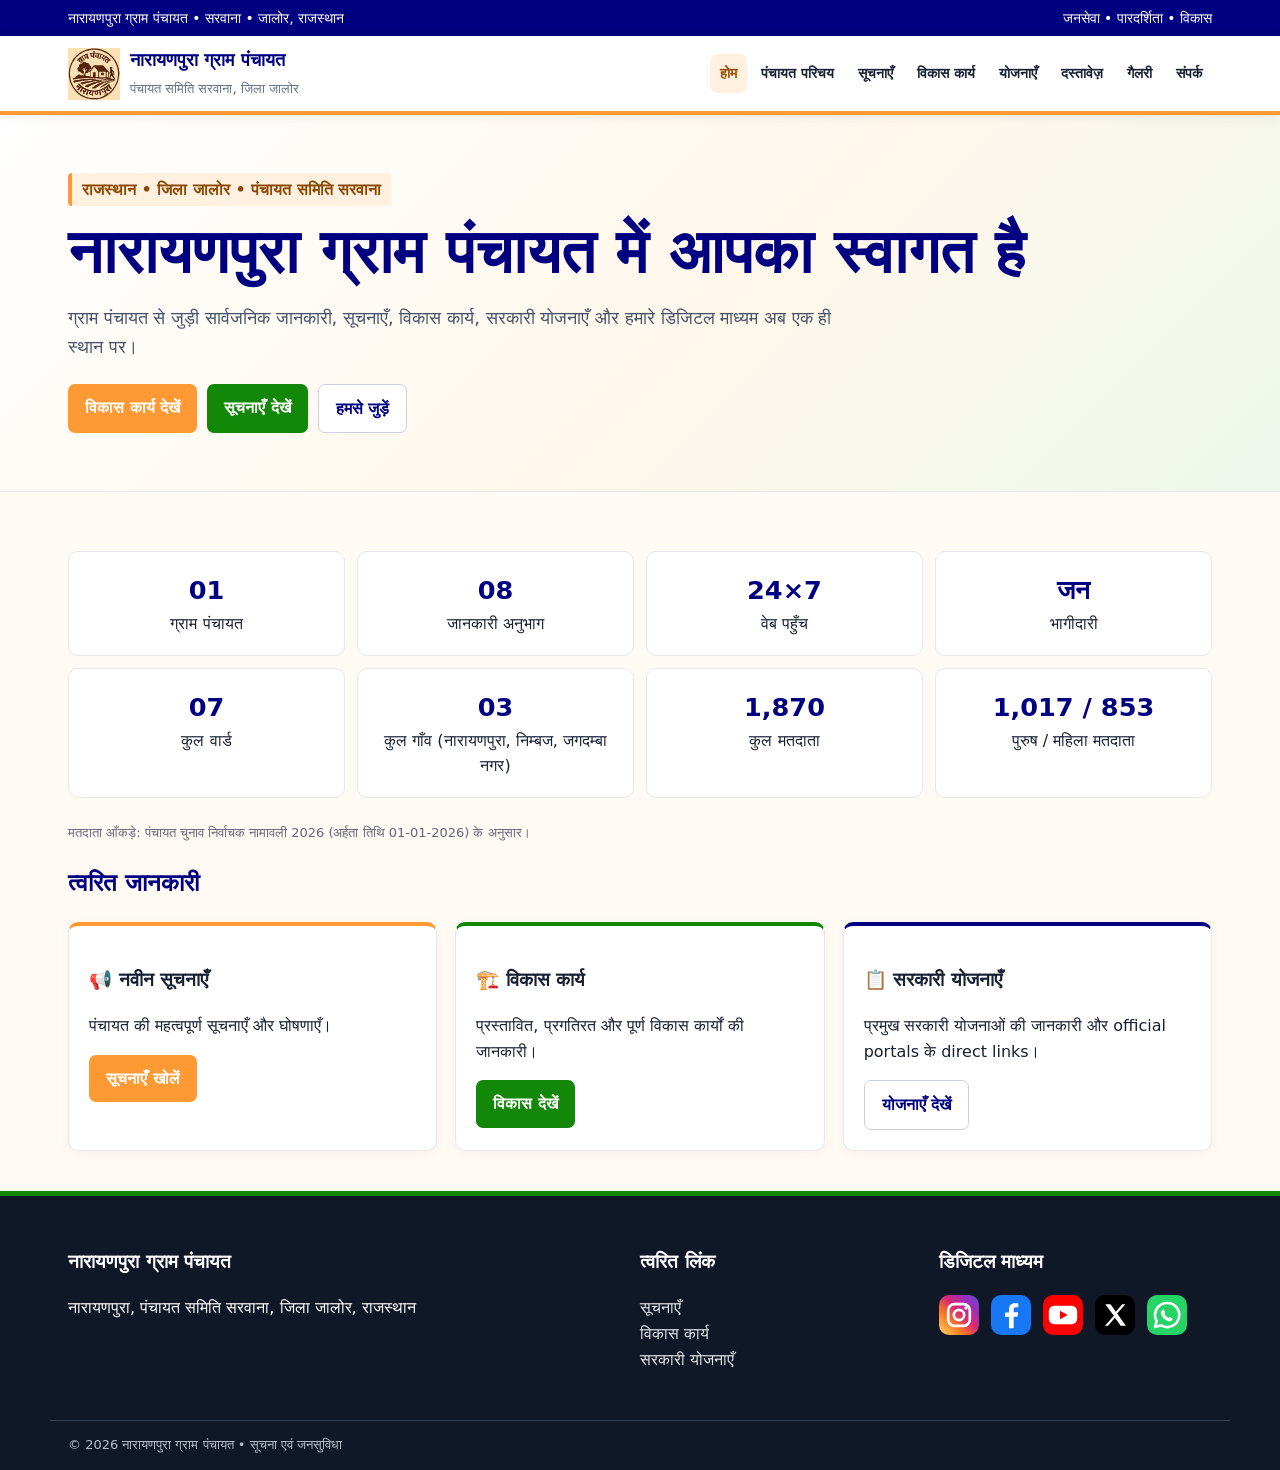
==== index.html @ c4938fa1 "Add files via upload" ====
<!doctype html><html lang="hi"><head><meta charset="utf-8"><meta name="viewport" content="width=device-width,initial-scale=1"><title>नारायणपुरा ग्राम पंचायत | सरवाना, जालोर</title><link rel="stylesheet" href="style.css"><style>.socs{display:flex;flex-wrap:wrap;gap:12px;margin:10px 0 0}.soc{display:inline-block;line-height:0;border-radius:10px;transition:transform .15s}.soc:hover{transform:scale(1.12)}.soc svg{display:block}</style></head><body><div class="top"><div class="wrap">नारायणपुरा ग्राम पंचायत • सरवाना • जालोर, राजस्थान <span>जनसेवा • पारदर्शिता • विकास</span></div></div><header><div class="wrap nav"><a class="brand" href="index.html"><img src="assets/logo.svg"><div><b>नारायणपुरा ग्राम पंचायत</b><small>पंचायत समिति सरवाना, जिला जालोर</small></div></a><nav><a class="active" href="index.html">होम</a><a href="about.html">पंचायत परिचय</a><a href="notices.html">सूचनाएँ</a><a href="development.html">विकास कार्य</a><a href="schemes.html">योजनाएँ</a><a href="documents.html">दस्तावेज़</a><a href="gallery.html">गैलरी</a><a href="contact.html">संपर्क</a></nav></div></header><section class="hero"><div class="wrap"><span class="tag">राजस्थान • जिला जालोर • पंचायत समिति सरवाना</span><h1>नारायणपुरा ग्राम पंचायत में आपका स्वागत है</h1><p>ग्राम पंचायत से जुड़ी सार्वजनिक जानकारी, सूचनाएँ, विकास कार्य, सरकारी योजनाएँ और हमारे डिजिटल माध्यम अब एक ही स्थान पर।</p><div class="buttons"><a class="btn" href="development.html">विकास कार्य देखें</a><a class="btn green" href="notices.html">सूचनाएँ देखें</a><a class="btn outline" href="contact.html">हमसे जुड़ें</a></div></div></section><main><div class="wrap"><div class="stats"><div class="stat"><strong>01</strong>ग्राम पंचायत</div><div class="stat"><strong>08</strong>जानकारी अनुभाग</div><div class="stat"><strong>24×7</strong>वेब पहुँच</div><div class="stat"><strong>जन</strong>भागीदारी</div><div class="stat"><strong>07</strong>कुल वार्ड</div><div class="stat"><strong>03</strong>कुल गाँव (नारायणपुरा, निम्बज, जगदम्बा नगर)</div><div class="stat"><strong>1,870</strong>कुल मतदाता</div><div class="stat"><strong>1,017 / 853</strong>पुरुष / महिला मतदाता</div></div><p style="font-size:13px;color:#667;margin:8px 0 0">मतदाता आँकड़े: पंचायत चुनाव निर्वाचक नामावली 2026 (अर्हता तिथि 01-01-2026) के अनुसार।</p><h2>त्वरित जानकारी</h2><div class="grid"><article class="card"><h3>📢 नवीन सूचनाएँ</h3><p>पंचायत की महत्वपूर्ण सूचनाएँ और घोषणाएँ।</p><a class="btn" href="notices.html">सूचनाएँ खोलें</a></article><article class="card green"><h3>🏗️ विकास कार्य</h3><p>प्रस्तावित, प्रगतिरत और पूर्ण विकास कार्यों की जानकारी।</p><a class="btn green" href="development.html">विकास देखें</a></article><article class="card blue"><h3>📋 सरकारी योजनाएँ</h3><p>प्रमुख सरकारी योजनाओं की जानकारी और official portals के direct links।</p><a class="btn outline" href="schemes.html">योजनाएँ देखें</a></article></div></div></main><footer><div class="wrap foot"><div><h3>नारायणपुरा ग्राम पंचायत</h3><p>नारायणपुरा, पंचायत समिति सरवाना, जिला जालोर, राजस्थान</p></div><div><h3>त्वरित लिंक</h3><p><a href="notices.html">सूचनाएँ</a><br><a href="development.html">विकास कार्य</a><br><a href="schemes.html">सरकारी योजनाएँ</a></p></div><div><h3>डिजिटल माध्यम</h3><p class="socs"><a class="soc" href="https://www.instagram.com/narayanpuragrampanchayat" target="_blank" rel="noopener" aria-label="Instagram" title="Instagram"><svg viewBox="0 0 24 24" width="40" height="40" xmlns="http://www.w3.org/2000/svg"><defs><linearGradient id="ig" x1="0" y1="1" x2="1" y2="0"><stop offset="0" stop-color="#FEDA75"/><stop offset=".3" stop-color="#FA7E1E"/><stop offset=".55" stop-color="#D62976"/><stop offset=".8" stop-color="#962FBF"/><stop offset="1" stop-color="#4F5BD5"/></linearGradient></defs><rect width="24" height="24" rx="6" fill="url(#ig)"/><rect x="5.5" y="5.5" width="13" height="13" rx="3.8" fill="none" stroke="#fff" stroke-width="1.6"/><circle cx="12" cy="12" r="3.1" fill="none" stroke="#fff" stroke-width="1.6"/><circle cx="16.2" cy="7.8" r="1" fill="#fff"/></svg></a><a class="soc" href="https://www.facebook.com/share/19otkbt3re/?mibextid=wwXIfr" target="_blank" rel="noopener" aria-label="Facebook" title="Facebook"><svg viewBox="0 0 24 24" width="40" height="40" xmlns="http://www.w3.org/2000/svg"><rect width="24" height="24" rx="6" fill="#1877F2"/><path fill="#fff" d="M13.6 20v-6.9h2.3l.4-2.7h-2.7V8.7c0-.8.3-1.3 1.4-1.3h1.4V5c-.3 0-1.1-.1-2.1-.1-2.1 0-3.5 1.3-3.5 3.600v2h-2.300v2.700h2.300V20h2.800z"/></svg></a><a class="soc" href="https://www.youtube.com/@NarayanpuraGramPanchayat" target="_blank" rel="noopener" aria-label="YouTube" title="YouTube"><svg viewBox="0 0 24 24" width="40" height="40" xmlns="http://www.w3.org/2000/svg"><rect width="24" height="24" rx="6" fill="#FF0000"/><rect x="3.5" y="6.5" width="17" height="11" rx="3.2" fill="#fff"/><path fill="#FF0000" d="M10.2 9.4v5.200l4.600-2.600z"/></svg></a><a class="soc" href="https://x.com/narayanpura_gp?s=11" target="_blank" rel="noopener" aria-label="X (Twitter)" title="X (Twitter)"><svg viewBox="0 0 24 24" width="40" height="40" xmlns="http://www.w3.org/2000/svg"><rect width="24" height="24" rx="6" fill="#000"/><path fill="#fff" d="M6.2 5.5h3.1l3.200 4.500 3.900-4.500h1.800l-4.900 5.600 5.200 7.400h-3.100l-3.400-4.800-4.200 4.800H6l5.300-6.100-5.100-6.900z"/></svg></a><a class="soc" href="https://whatsapp.com/channel/0029Vb8SCxqISTkEJewlJR1P" target="_blank" rel="noopener" aria-label="WhatsApp" title="WhatsApp"><svg viewBox="0 0 24 24" width="40" height="40" xmlns="http://www.w3.org/2000/svg"><rect width="24" height="24" rx="6" fill="#25D366"/><path fill="none" stroke="#fff" stroke-width="1.6" stroke-linejoin="round" d="M12 4.8a7.2 7.2 0 0 0-6.200 10.800L4.800 19.200l3.700-1A7.200 7.200 0 1 0 12 4.800z"/><path fill="#fff" d="M9.300 8.900c.2-.3.6-.3.8 0l.7 1.300c.1.200.1.400 0 .6l-.4.500c.5 1 1.300 1.800 2.400 2.400l.5-.4c.2-.1.4-.1.6 0l1.200.7c.3.2.3.600.1.800-.5.800-1.400 1.100-2.300.9-2.300-.7-3.900-2.200-4.600-4.600-.1-.8.2-1.500 1-2.100z"/></svg></a></p></div></div><div class="wrap copy">© 2026 नारायणपुरा ग्राम पंचायत • सूचना एवं जनसुविधा</div></footer></body></html>
---- style.css ----
:root{--saffron:#ff9933;--green:#138808;--navy:#000080;--ink:#172033;--muted:#667085;--bg:#fffaf3;--card:#fff;--line:#e6e8ec}*{box-sizing:border-box}body{margin:0;font-family:system-ui,-apple-system,"Segoe UI",sans-serif;color:var(--ink);background:var(--bg);line-height:1.6}a{text-decoration:none;color:inherit}.top{background:var(--navy);color:#fff;font-size:14px}.wrap{max-width:1180px;margin:auto;padding:0 18px}.top .wrap{display:flex;justify-content:space-between;padding:7px 18px}header{background:#fff;border-bottom:4px solid var(--saffron);position:sticky;top:0;z-index:10;box-shadow:0 2px 12px #0001}.nav{display:flex;align-items:center;justify-content:space-between;gap:18px;padding:10px 18px}.brand{display:flex;align-items:center;gap:10px}.brand img{width:52px;height:52px}.brand b{display:block;color:var(--navy);font-size:18px}.brand small{color:var(--muted)}nav{display:flex;flex-wrap:wrap;gap:4px;justify-content:flex-end}nav a{padding:8px 10px;border-radius:7px;font-weight:700;font-size:14px}nav a:hover,nav a.active{background:#fff0df;color:#9a4d00}.hero{background:linear-gradient(135deg,#fff 0,#fff7ec 55%,#eef8ec 100%);border-bottom:1px solid var(--line)}.hero .wrap{padding-top:58px;padding-bottom:58px}.tag{display:inline-block;background:#fff0df;color:#8a4800;border-left:4px solid var(--saffron);padding:4px 10px;font-weight:700;border-radius:4px}.hero h1{font-size:clamp(2rem,5vw,3.8rem);line-height:1.08;color:var(--navy);margin:14px 0}.hero p{max-width:780px;font-size:18px;color:#475467}.buttons{display:flex;flex-wrap:wrap;gap:10px;margin-top:22px}.btn{display:inline-block;background:var(--saffron);color:#fff;padding:11px 17px;border-radius:7px;font-weight:800}.btn.green{background:var(--green)}.btn.outline{background:#fff;color:var(--navy);border:1px solid #ccd1e2}main .wrap{padding-top:34px;padding-bottom:40px}h1,h2{color:var(--navy)}.grid{display:grid;grid-template-columns:repeat(3,1fr);gap:18px}.card{background:var(--card);border:1px solid var(--line);border-top:4px solid var(--saffron);border-radius:10px;padding:20px;box-shadow:0 3px 12px #0000000a}.card.green{border-top-color:var(--green)}.card.blue{border-top-color:var(--navy)}.stats{display:grid;grid-template-columns:repeat(4,1fr);gap:12px;margin:25px 0}.stat{background:#fff;border:1px solid var(--line);border-radius:10px;padding:18px;text-align:center}.stat strong{display:block;color:var(--navy);font-size:1.6rem}.social-grid{display:grid;grid-template-columns:repeat(3,1fr);gap:14px;margin-top:20px}.social{display:flex;align-items:center;gap:14px;background:#fff;border:1px solid var(--line);padding:14px 16px;border-radius:12px;transition:.15s}.social:hover{transform:translateY(-2px);box-shadow:0 5px 18px #0001}.social-icon{width:44px;height:44px;flex:0 0 44px;display:grid;place-items:center;border-radius:12px;color:#fff}.social-icon svg{width:25px;height:25px;fill:currentColor}.ig{background:linear-gradient(135deg,#feda75,#d62976 50%,#4f5bd5)}.fb{background:#1877f2}.yt{background:#ff0000}.x{background:#111}.wa{background:#25d366}.mail{background:var(--navy)}.social b{display:block}.social span{font-size:13px;color:var(--muted)}.notice{display:flex;gap:15px;padding:14px 0;border-bottom:1px solid var(--line)}.date{min-width:80px;color:#9a4d00;font-weight:800}.table-wrap{overflow:auto;background:#fff;border:1px solid var(--line);border-radius:10px}table{width:100%;border-collapse:collapse}th,td{padding:12px;border-bottom:1px solid var(--line);text-align:left}th{background:#f5f6fa;color:var(--navy)}footer{background:#101828;color:#fff;border-top:5px solid var(--green)}.foot{display:grid;grid-template-columns:2fr 1fr 1fr;gap:25px;padding:32px 18px}.foot a{color:#e4e7ec}.copy{border-top:1px solid #344054;color:#b7bdc9;padding:14px 18px;font-size:13px}@media(max-width:850px){.grid,.social-grid{grid-template-columns:1fr 1fr}.stats{grid-template-columns:1fr 1fr}.foot{grid-template-columns:1fr 1fr}}@media(max-width:600px){.top .wrap{display:block}.nav{align-items:flex-start;flex-wrap:wrap}.brand small{display:none}nav{width:100%;display:grid;grid-template-columns:repeat(2,1fr)}nav a{text-align:center}.grid,.social-grid,.stats,.foot{grid-template-columns:1fr}.hero .wrap{padding-top:40px;padding-bottom:40px}}
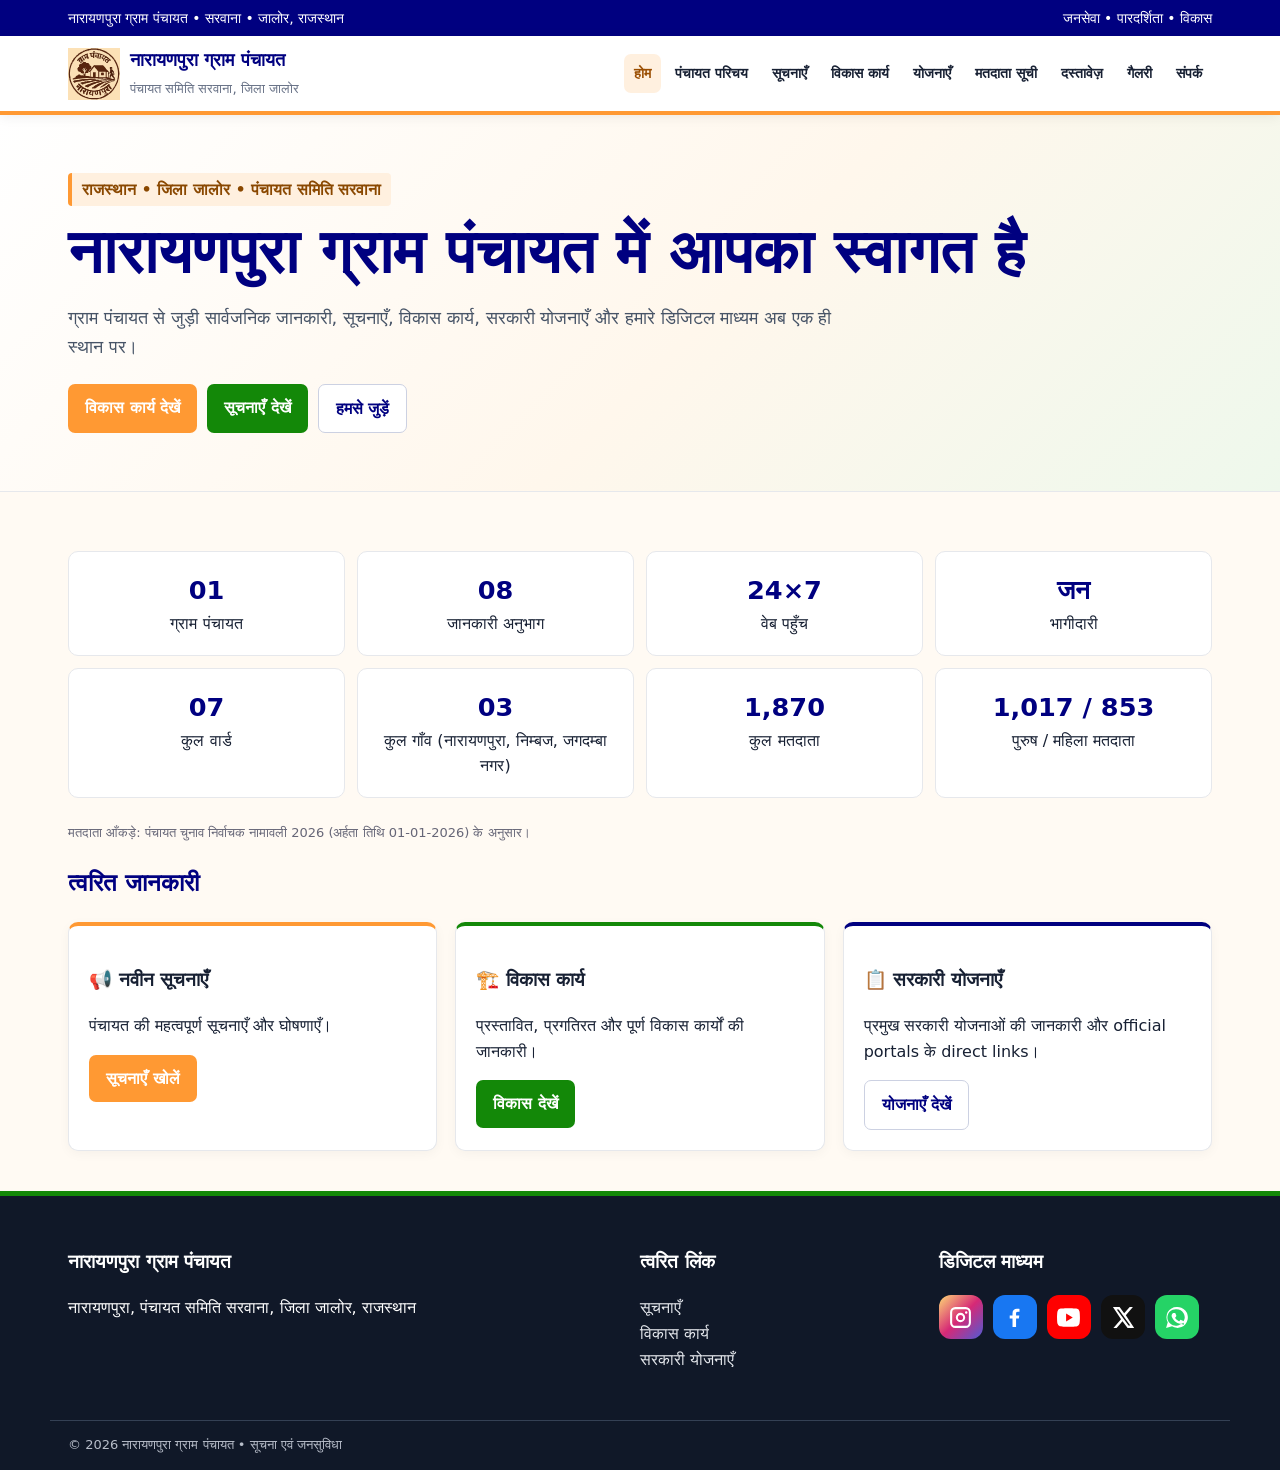
==== commit 49cfc942: "Add files via upload" ====
--- a/index.html
+++ b/index.html
@@ -1 +1 @@
-<!doctype html><html lang="hi"><head><meta charset="utf-8"><meta name="viewport" content="width=device-width,initial-scale=1"><title>नारायणपुरा ग्राम पंचायत | सरवाना, जालोर</title><link rel="stylesheet" href="style.css"><style>.socs{display:flex;flex-wrap:wrap;gap:12px;margin:10px 0 0}.soc{display:inline-block;line-height:0;border-radius:10px;transition:transform .15s}.soc:hover{transform:scale(1.12)}.soc svg{display:block}</style></head><body><div class="top"><div class="wrap">नारायणपुरा ग्राम पंचायत • सरवाना • जालोर, राजस्थान <span>जनसेवा • पारदर्शिता • विकास</span></div></div><header><div class="wrap nav"><a class="brand" href="index.html"><img src="assets/logo.svg"><div><b>नारायणपुरा ग्राम पंचायत</b><small>पंचायत समिति सरवाना, जिला जालोर</small></div></a><nav><a class="active" href="index.html">होम</a><a href="about.html">पंचायत परिचय</a><a href="notices.html">सूचनाएँ</a><a href="development.html">विकास कार्य</a><a href="schemes.html">योजनाएँ</a><a href="documents.html">दस्तावेज़</a><a href="gallery.html">गैलरी</a><a href="contact.html">संपर्क</a></nav></div></header><section class="hero"><div class="wrap"><span class="tag">राजस्थान • जिला जालोर • पंचायत समिति सरवाना</span><h1>नारायणपुरा ग्राम पंचायत में आपका स्वागत है</h1><p>ग्राम पंचायत से जुड़ी सार्वजनिक जानकारी, सूचनाएँ, विकास कार्य, सरकारी योजनाएँ और हमारे डिजिटल माध्यम अब एक ही स्थान पर।</p><div class="buttons"><a class="btn" href="development.html">विकास कार्य देखें</a><a class="btn green" href="notices.html">सूचनाएँ देखें</a><a class="btn outline" href="contact.html">हमसे जुड़ें</a></div></div></section><main><div class="wrap"><div class="stats"><div class="stat"><strong>01</strong>ग्राम पंचायत</div><div class="stat"><strong>08</strong>जानकारी अनुभाग</div><div class="stat"><strong>24×7</strong>वेब पहुँच</div><div class="stat"><strong>जन</strong>भागीदारी</div><div class="stat"><strong>07</strong>कुल वार्ड</div><div class="stat"><strong>03</strong>कुल गाँव (नारायणपुरा, निम्बज, जगदम्बा नगर)</div><div class="stat"><strong>1,870</strong>कुल मतदाता</div><div class="stat"><strong>1,017 / 853</strong>पुरुष / महिला मतदाता</div></div><p style="font-size:13px;color:#667;margin:8px 0 0">मतदाता आँकड़े: पंचायत चुनाव निर्वाचक नामावली 2026 (अर्हता तिथि 01-01-2026) के अनुसार।</p><h2>त्वरित जानकारी</h2><div class="grid"><article class="card"><h3>📢 नवीन सूचनाएँ</h3><p>पंचायत की महत्वपूर्ण सूचनाएँ और घोषणाएँ।</p><a class="btn" href="notices.html">सूचनाएँ खोलें</a></article><article class="card green"><h3>🏗️ विकास कार्य</h3><p>प्रस्तावित, प्रगतिरत और पूर्ण विकास कार्यों की जानकारी।</p><a class="btn green" href="development.html">विकास देखें</a></article><article class="card blue"><h3>📋 सरकारी योजनाएँ</h3><p>प्रमुख सरकारी योजनाओं की जानकारी और official portals के direct links।</p><a class="btn outline" href="schemes.html">योजनाएँ देखें</a></article></div></div></main><footer><div class="wrap foot"><div><h3>नारायणपुरा ग्राम पंचायत</h3><p>नारायणपुरा, पंचायत समिति सरवाना, जिला जालोर, राजस्थान</p></div><div><h3>त्वरित लिंक</h3><p><a href="notices.html">सूचनाएँ</a><br><a href="development.html">विकास कार्य</a><br><a href="schemes.html">सरकारी योजनाएँ</a></p></div><div><h3>डिजिटल माध्यम</h3><p class="socs"><a class="soc" href="https://www.instagram.com/narayanpuragrampanchayat" target="_blank" rel="noopener" aria-label="Instagram" title="Instagram"><svg viewBox="0 0 24 24" width="40" height="40" xmlns="http://www.w3.org/2000/svg"><defs><linearGradient id="ig" x1="0" y1="1" x2="1" y2="0"><stop offset="0" stop-color="#FEDA75"/><stop offset=".3" stop-color="#FA7E1E"/><stop offset=".55" stop-color="#D62976"/><stop offset=".8" stop-color="#962FBF"/><stop offset="1" stop-color="#4F5BD5"/></linearGradient></defs><rect width="24" height="24" rx="6" fill="url(#ig)"/><rect x="5.5" y="5.5" width="13" height="13" rx="3.8" fill="none" stroke="#fff" stroke-width="1.6"/><circle cx="12" cy="12" r="3.1" fill="none" stroke="#fff" stroke-width="1.6"/><circle cx="16.2" cy="7.8" r="1" fill="#fff"/></svg></a><a class="soc" href="https://www.facebook.com/share/19otkbt3re/?mibextid=wwXIfr" target="_blank" rel="noopener" aria-label="Facebook" title="Facebook"><svg viewBox="0 0 24 24" width="40" height="40" xmlns="http://www.w3.org/2000/svg"><rect width="24" height="24" rx="6" fill="#1877F2"/><path fill="#fff" d="M13.6 20v-6.9h2.3l.4-2.7h-2.7V8.7c0-.8.3-1.3 1.4-1.3h1.4V5c-.3 0-1.1-.1-2.1-.1-2.1 0-3.5 1.3-3.5 3.600v2h-2.300v2.700h2.300V20h2.800z"/></svg></a><a class="soc" href="https://www.youtube.com/@NarayanpuraGramPanchayat" target="_blank" rel="noopener" aria-label="YouTube" title="YouTube"><svg viewBox="0 0 24 24" width="40" height="40" xmlns="http://www.w3.org/2000/svg"><rect width="24" height="24" rx="6" fill="#FF0000"/><rect x="3.5" y="6.5" width="17" height="11" rx="3.2" fill="#fff"/><path fill="#FF0000" d="M10.2 9.4v5.200l4.600-2.600z"/></svg></a><a class="soc" href="https://x.com/narayanpura_gp?s=11" target="_blank" rel="noopener" aria-label="X (Twitter)" title="X (Twitter)"><svg viewBox="0 0 24 24" width="40" height="40" xmlns="http://www.w3.org/2000/svg"><rect width="24" height="24" rx="6" fill="#000"/><path fill="#fff" d="M6.2 5.5h3.1l3.200 4.500 3.900-4.500h1.800l-4.900 5.600 5.200 7.400h-3.100l-3.400-4.800-4.200 4.800H6l5.300-6.100-5.100-6.900z"/></svg></a><a class="soc" href="https://whatsapp.com/channel/0029Vb8SCxqISTkEJewlJR1P" target="_blank" rel="noopener" aria-label="WhatsApp" title="WhatsApp"><svg viewBox="0 0 24 24" width="40" height="40" xmlns="http://www.w3.org/2000/svg"><rect width="24" height="24" rx="6" fill="#25D366"/><path fill="none" stroke="#fff" stroke-width="1.6" stroke-linejoin="round" d="M12 4.8a7.2 7.2 0 0 0-6.200 10.800L4.800 19.200l3.700-1A7.200 7.200 0 1 0 12 4.800z"/><path fill="#fff" d="M9.300 8.900c.2-.3.6-.3.8 0l.7 1.300c.1.200.1.400 0 .6l-.4.500c.5 1 1.300 1.800 2.400 2.400l.5-.4c.2-.1.4-.1.6 0l1.200.7c.3.2.3.600.1.800-.5.800-1.400 1.100-2.300.9-2.300-.7-3.900-2.200-4.600-4.600-.1-.8.2-1.500 1-2.100z"/></svg></a></p></div></div><div class="wrap copy">© 2026 नारायणपुरा ग्राम पंचायत • सूचना एवं जनसुविधा</div></footer></body></html>
+<!doctype html><html lang="hi"><head><meta charset="utf-8"><meta name="viewport" content="width=device-width,initial-scale=1"><title>नारायणपुरा ग्राम पंचायत | सरवाना, जालोर</title><link rel="stylesheet" href="style.css"></head><body><div class="top"><div class="wrap">नारायणपुरा ग्राम पंचायत • सरवाना • जालोर, राजस्थान <span>जनसेवा • पारदर्शिता • विकास</span></div></div><header><div class="wrap nav"><a class="brand" href="index.html"><img src="assets/logo.svg"><div><b>नारायणपुरा ग्राम पंचायत</b><small>पंचायत समिति सरवाना, जिला जालोर</small></div></a><nav><a class="active" href="index.html">होम</a><a href="about.html">पंचायत परिचय</a><a href="notices.html">सूचनाएँ</a><a href="development.html">विकास कार्य</a><a href="schemes.html">योजनाएँ</a><a href="voters.html">मतदाता सूची</a><a href="documents.html">दस्तावेज़</a><a href="gallery.html">गैलरी</a><a href="contact.html">संपर्क</a></nav></div></header><section class="hero"><div class="wrap"><span class="tag">राजस्थान • जिला जालोर • पंचायत समिति सरवाना</span><h1>नारायणपुरा ग्राम पंचायत में आपका स्वागत है</h1><p>ग्राम पंचायत से जुड़ी सार्वजनिक जानकारी, सूचनाएँ, विकास कार्य, सरकारी योजनाएँ और हमारे डिजिटल माध्यम अब एक ही स्थान पर।</p><div class="buttons"><a class="btn" href="development.html">विकास कार्य देखें</a><a class="btn green" href="notices.html">सूचनाएँ देखें</a><a class="btn outline" href="contact.html">हमसे जुड़ें</a></div></div></section><main><div class="wrap"><div class="stats"><div class="stat"><strong>01</strong>ग्राम पंचायत</div><div class="stat"><strong>08</strong>जानकारी अनुभाग</div><div class="stat"><strong>24×7</strong>वेब पहुँच</div><div class="stat"><strong>जन</strong>भागीदारी</div><div class="stat"><strong>07</strong>कुल वार्ड</div><div class="stat"><strong>03</strong>कुल गाँव (नारायणपुरा, निम्बज, जगदम्बा नगर)</div><div class="stat"><strong>1,870</strong>कुल मतदाता</div><div class="stat"><strong>1,017 / 853</strong>पुरुष / महिला मतदाता</div></div><p style="font-size:13px;color:#667;margin:8px 0 0">मतदाता आँकड़े: पंचायत चुनाव निर्वाचक नामावली 2026 (अर्हता तिथि 01-01-2026) के अनुसार।</p><h2>त्वरित जानकारी</h2><div class="grid"><article class="card"><h3>📢 नवीन सूचनाएँ</h3><p>पंचायत की महत्वपूर्ण सूचनाएँ और घोषणाएँ।</p><a class="btn" href="notices.html">सूचनाएँ खोलें</a></article><article class="card green"><h3>🏗️ विकास कार्य</h3><p>प्रस्तावित, प्रगतिरत और पूर्ण विकास कार्यों की जानकारी।</p><a class="btn green" href="development.html">विकास देखें</a></article><article class="card blue"><h3>📋 सरकारी योजनाएँ</h3><p>प्रमुख सरकारी योजनाओं की जानकारी और official portals के direct links।</p><a class="btn outline" href="schemes.html">योजनाएँ देखें</a></article></div></div></main><footer><div class="wrap foot"><div><h3>नारायणपुरा ग्राम पंचायत</h3><p>नारायणपुरा, पंचायत समिति सरवाना, जिला जालोर, राजस्थान</p></div><div><h3>त्वरित लिंक</h3><p><a href="notices.html">सूचनाएँ</a><br><a href="development.html">विकास कार्य</a><br><a href="schemes.html">सरकारी योजनाएँ</a></p></div><div><h3>डिजिटल माध्यम</h3><p class="socs"><a target="_blank" rel="noopener" href="https://www.instagram.com/narayanpuragrampanchayat" aria-label="Instagram" title="Instagram"><span class="social-icon ig"><svg viewBox="0 0 24 24"><path d="M7 2h10a5 5 0 0 1 5 5v10a5 5 0 0 1-5 5H7a5 5 0 0 1-5-5V7a5 5 0 0 1 5-5zm0 2a3 3 0 0 0-3 3v10a3 3 0 0 0 3 3h10a3 3 0 0 0 3-3V7a3 3 0 0 0-3-3H7zm5 3.5A4.5 4.5 0 1 1 7.5 12 4.5 4.5 0 0 1 12 7.5zm0 2A2.5 2.5 0 1 0 14.5 12 2.5 2.5 0 0 0 12 9.5zM17.5 6a1.2 1.2 0 1 1-1.2 1.2A1.2 1.2 0 0 1 17.5 6z"/></svg></span></a><a target="_blank" rel="noopener" href="https://www.facebook.com/share/19otkbt3re/?mibextid=wwXIfr" aria-label="Facebook" title="Facebook"><span class="social-icon fb"><svg viewBox="0 0 24 24"><path d="M13.5 21v-8h2.7l.4-3h-3.1V8.1c0-.9.3-1.6 1.7-1.6h1.6V3.8c-.3 0-1.3-.1-2.5-.1-2.5 0-4.2 1.5-4.2 4.3V10H7.4v3h2.7v8h3.4z"/></svg></span></a><a target="_blank" rel="noopener" href="https://www.youtube.com/@NarayanpuraGramPanchayat" aria-label="YouTube" title="YouTube"><span class="social-icon yt"><svg viewBox="0 0 24 24"><path d="M23 12s0-4.2-.5-6.1a3.2 3.2 0 0 0-2.2-2.2C18.4 3.2 12 3.2 12 3.2s-6.4 0-8.3.5a3.2 3.2 0 0 0-2.2 2.2C1 7.8 1 12 1 12s0 4.2.5 6.1a3.2 3.2 0 0 0 2.2 2.2c1.9.5 8.3.5 8.3.5s6.4 0 8.3-.5a3.2 3.2 0 0 0 2.2-2.2C23 16.2 23 12 23 12zM9.7 15.8V8.2l6.4 3.8-6.4 3.8z"/></svg></span></a><a target="_blank" rel="noopener" href="https://x.com/narayanpura_gp?s=11" aria-label="X" title="X"><span class="social-icon x"><svg viewBox="0 0 24 24"><path d="M18.9 2H22l-6.8 7.8L23.2 22h-6.3l-4.9-6.4L6.4 22H3.3l7.3-8.4L2.8 2h6.4l4.4 5.8L18.9 2zm-1.1 17.6h1.7L8.3 4.3H6.5l11.3 15.3z"/></svg></span></a><a target="_blank" rel="noopener" href="https://whatsapp.com/channel/0029Vb8SCxqISTkEJewlJR1P" aria-label="WhatsApp" title="WhatsApp"><span class="social-icon wa"><svg viewBox="0 0 24 24"><path d="M12 2a9.7 9.7 0 0 0-8.4 14.5L2 22l5.7-1.5A10 10 0 1 0 12 2zm0 2a7.8 7.8 0 0 1 6.8 11.7l-.3.5.8 2.8-2.9-.8-.5.3A8 8 0 1 1 12 4zm-3 3.7c-.2 0-.5.1-.7.4-.3.3-1 1-1 2.2s1 2.5 1.2 2.8c.2.3 2 3.2 5 4.3 2.5.9 3 .7 3.5.6.5-.1 1.5-.6 1.7-1.2.2-.6.2-1.1.1-1.2-.1-.1-.3-.2-.7-.4l-1.8-.9c-.3-.1-.5-.2-.7.2l-.7.9c-.2.2-.3.2-.6.1-.3-.2-1.1-.4-2.1-1.3-.8-.7-1.3-1.6-1.4-1.8-.1-.3 0-.4.2-.6l.5-.6c.2-.2.2-.4.3-.6.1-.2 0-.4 0-.5l-.8-1.9c-.2-.5-.4-.5-.7-.5z"/></svg></span></a></p></div></div><div class="wrap copy">© 2026 नारायणपुरा ग्राम पंचायत • सूचना एवं जनसुविधा</div></footer></body></html>
--- a/style.css
+++ b/style.css
@@ -1 +1,3 @@
 :root{--saffron:#ff9933;--green:#138808;--navy:#000080;--ink:#172033;--muted:#667085;--bg:#fffaf3;--card:#fff;--line:#e6e8ec}*{box-sizing:border-box}body{margin:0;font-family:system-ui,-apple-system,"Segoe UI",sans-serif;color:var(--ink);background:var(--bg);line-height:1.6}a{text-decoration:none;color:inherit}.top{background:var(--navy);color:#fff;font-size:14px}.wrap{max-width:1180px;margin:auto;padding:0 18px}.top .wrap{display:flex;justify-content:space-between;padding:7px 18px}header{background:#fff;border-bottom:4px solid var(--saffron);position:sticky;top:0;z-index:10;box-shadow:0 2px 12px #0001}.nav{display:flex;align-items:center;justify-content:space-between;gap:18px;padding:10px 18px}.brand{display:flex;align-items:center;gap:10px}.brand img{width:52px;height:52px}.brand b{display:block;color:var(--navy);font-size:18px}.brand small{color:var(--muted)}nav{display:flex;flex-wrap:wrap;gap:4px;justify-content:flex-end}nav a{padding:8px 10px;border-radius:7px;font-weight:700;font-size:14px}nav a:hover,nav a.active{background:#fff0df;color:#9a4d00}.hero{background:linear-gradient(135deg,#fff 0,#fff7ec 55%,#eef8ec 100%);border-bottom:1px solid var(--line)}.hero .wrap{padding-top:58px;padding-bottom:58px}.tag{display:inline-block;background:#fff0df;color:#8a4800;border-left:4px solid var(--saffron);padding:4px 10px;font-weight:700;border-radius:4px}.hero h1{font-size:clamp(2rem,5vw,3.8rem);line-height:1.08;color:var(--navy);margin:14px 0}.hero p{max-width:780px;font-size:18px;color:#475467}.buttons{display:flex;flex-wrap:wrap;gap:10px;margin-top:22px}.btn{display:inline-block;background:var(--saffron);color:#fff;padding:11px 17px;border-radius:7px;font-weight:800}.btn.green{background:var(--green)}.btn.outline{background:#fff;color:var(--navy);border:1px solid #ccd1e2}main .wrap{padding-top:34px;padding-bottom:40px}h1,h2{color:var(--navy)}.grid{display:grid;grid-template-columns:repeat(3,1fr);gap:18px}.card{background:var(--card);border:1px solid var(--line);border-top:4px solid var(--saffron);border-radius:10px;padding:20px;box-shadow:0 3px 12px #0000000a}.card.green{border-top-color:var(--green)}.card.blue{border-top-color:var(--navy)}.stats{display:grid;grid-template-columns:repeat(4,1fr);gap:12px;margin:25px 0}.stat{background:#fff;border:1px solid var(--line);border-radius:10px;padding:18px;text-align:center}.stat strong{display:block;color:var(--navy);font-size:1.6rem}.social-grid{display:grid;grid-template-columns:repeat(3,1fr);gap:14px;margin-top:20px}.social{display:flex;align-items:center;gap:14px;background:#fff;border:1px solid var(--line);padding:14px 16px;border-radius:12px;transition:.15s}.social:hover{transform:translateY(-2px);box-shadow:0 5px 18px #0001}.social-icon{width:44px;height:44px;flex:0 0 44px;display:grid;place-items:center;border-radius:12px;color:#fff}.social-icon svg{width:25px;height:25px;fill:currentColor}.ig{background:linear-gradient(135deg,#feda75,#d62976 50%,#4f5bd5)}.fb{background:#1877f2}.yt{background:#ff0000}.x{background:#111}.wa{background:#25d366}.mail{background:var(--navy)}.social b{display:block}.social span{font-size:13px;color:var(--muted)}.notice{display:flex;gap:15px;padding:14px 0;border-bottom:1px solid var(--line)}.date{min-width:80px;color:#9a4d00;font-weight:800}.table-wrap{overflow:auto;background:#fff;border:1px solid var(--line);border-radius:10px}table{width:100%;border-collapse:collapse}th,td{padding:12px;border-bottom:1px solid var(--line);text-align:left}th{background:#f5f6fa;color:var(--navy)}footer{background:#101828;color:#fff;border-top:5px solid var(--green)}.foot{display:grid;grid-template-columns:2fr 1fr 1fr;gap:25px;padding:32px 18px}.foot a{color:#e4e7ec}.copy{border-top:1px solid #344054;color:#b7bdc9;padding:14px 18px;font-size:13px}@media(max-width:850px){.grid,.social-grid{grid-template-columns:1fr 1fr}.stats{grid-template-columns:1fr 1fr}.foot{grid-template-columns:1fr 1fr}}@media(max-width:600px){.top .wrap{display:block}.nav{align-items:flex-start;flex-wrap:wrap}.brand small{display:none}nav{width:100%;display:grid;grid-template-columns:repeat(2,1fr)}nav a{text-align:center}.grid,.social-grid,.stats,.foot{grid-template-columns:1fr}.hero .wrap{padding-top:40px;padding-bottom:40px}}
+
+.socs{display:flex;flex-wrap:wrap;gap:10px;margin:10px 0 0}.socs a{display:inline-block;line-height:0;transition:transform .15s}.socs a:hover{transform:scale(1.1)}.vt th,.vt td{text-align:center}.vt th:first-child,.vt td:first-child{text-align:left}.vt tr.tot td{font-weight:800;background:#fff0df}.vbar{display:flex;height:14px;border-radius:7px;overflow:hidden;margin:14px 0 6px}.vbar i{display:block}.vleg{font-size:14px;color:var(--muted)}.vnote{background:#fff8e1;border-left:4px solid var(--saffron);padding:12px 14px;border-radius:6px;margin:20px 0;color:#5a4300;font-size:14px}
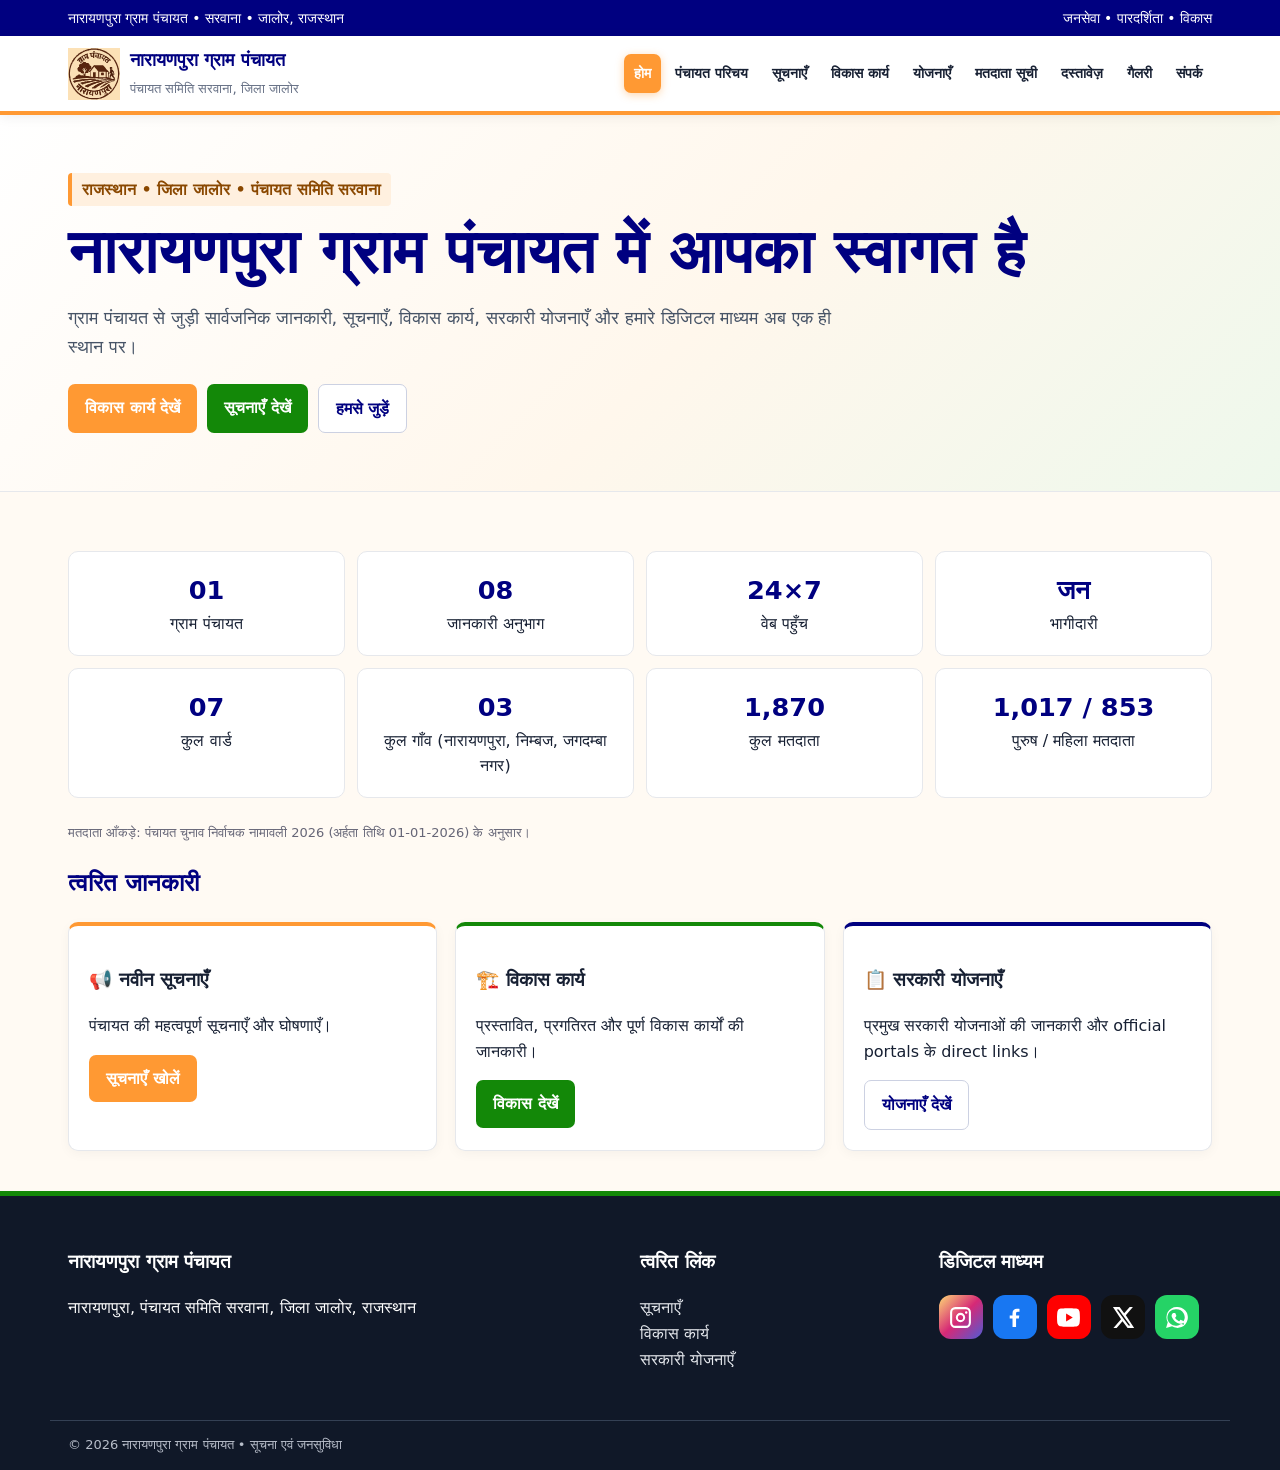
==== commit 30df2f7a: "Add files via upload" ====
--- a/index.html
+++ b/index.html
@@ -1 +1 @@
-<!doctype html><html lang="hi"><head><meta charset="utf-8"><meta name="viewport" content="width=device-width,initial-scale=1"><title>नारायणपुरा ग्राम पंचायत | सरवाना, जालोर</title><link rel="stylesheet" href="style.css"></head><body><div class="top"><div class="wrap">नारायणपुरा ग्राम पंचायत • सरवाना • जालोर, राजस्थान <span>जनसेवा • पारदर्शिता • विकास</span></div></div><header><div class="wrap nav"><a class="brand" href="index.html"><img src="assets/logo.svg"><div><b>नारायणपुरा ग्राम पंचायत</b><small>पंचायत समिति सरवाना, जिला जालोर</small></div></a><nav><a class="active" href="index.html">होम</a><a href="about.html">पंचायत परिचय</a><a href="notices.html">सूचनाएँ</a><a href="development.html">विकास कार्य</a><a href="schemes.html">योजनाएँ</a><a href="voters.html">मतदाता सूची</a><a href="documents.html">दस्तावेज़</a><a href="gallery.html">गैलरी</a><a href="contact.html">संपर्क</a></nav></div></header><section class="hero"><div class="wrap"><span class="tag">राजस्थान • जिला जालोर • पंचायत समिति सरवाना</span><h1>नारायणपुरा ग्राम पंचायत में आपका स्वागत है</h1><p>ग्राम पंचायत से जुड़ी सार्वजनिक जानकारी, सूचनाएँ, विकास कार्य, सरकारी योजनाएँ और हमारे डिजिटल माध्यम अब एक ही स्थान पर।</p><div class="buttons"><a class="btn" href="development.html">विकास कार्य देखें</a><a class="btn green" href="notices.html">सूचनाएँ देखें</a><a class="btn outline" href="contact.html">हमसे जुड़ें</a></div></div></section><main><div class="wrap"><div class="stats"><div class="stat"><strong>01</strong>ग्राम पंचायत</div><div class="stat"><strong>08</strong>जानकारी अनुभाग</div><div class="stat"><strong>24×7</strong>वेब पहुँच</div><div class="stat"><strong>जन</strong>भागीदारी</div><div class="stat"><strong>07</strong>कुल वार्ड</div><div class="stat"><strong>03</strong>कुल गाँव (नारायणपुरा, निम्बज, जगदम्बा नगर)</div><div class="stat"><strong>1,870</strong>कुल मतदाता</div><div class="stat"><strong>1,017 / 853</strong>पुरुष / महिला मतदाता</div></div><p style="font-size:13px;color:#667;margin:8px 0 0">मतदाता आँकड़े: पंचायत चुनाव निर्वाचक नामावली 2026 (अर्हता तिथि 01-01-2026) के अनुसार।</p><h2>त्वरित जानकारी</h2><div class="grid"><article class="card"><h3>📢 नवीन सूचनाएँ</h3><p>पंचायत की महत्वपूर्ण सूचनाएँ और घोषणाएँ।</p><a class="btn" href="notices.html">सूचनाएँ खोलें</a></article><article class="card green"><h3>🏗️ विकास कार्य</h3><p>प्रस्तावित, प्रगतिरत और पूर्ण विकास कार्यों की जानकारी।</p><a class="btn green" href="development.html">विकास देखें</a></article><article class="card blue"><h3>📋 सरकारी योजनाएँ</h3><p>प्रमुख सरकारी योजनाओं की जानकारी और official portals के direct links।</p><a class="btn outline" href="schemes.html">योजनाएँ देखें</a></article></div></div></main><footer><div class="wrap foot"><div><h3>नारायणपुरा ग्राम पंचायत</h3><p>नारायणपुरा, पंचायत समिति सरवाना, जिला जालोर, राजस्थान</p></div><div><h3>त्वरित लिंक</h3><p><a href="notices.html">सूचनाएँ</a><br><a href="development.html">विकास कार्य</a><br><a href="schemes.html">सरकारी योजनाएँ</a></p></div><div><h3>डिजिटल माध्यम</h3><p class="socs"><a target="_blank" rel="noopener" href="https://www.instagram.com/narayanpuragrampanchayat" aria-label="Instagram" title="Instagram"><span class="social-icon ig"><svg viewBox="0 0 24 24"><path d="M7 2h10a5 5 0 0 1 5 5v10a5 5 0 0 1-5 5H7a5 5 0 0 1-5-5V7a5 5 0 0 1 5-5zm0 2a3 3 0 0 0-3 3v10a3 3 0 0 0 3 3h10a3 3 0 0 0 3-3V7a3 3 0 0 0-3-3H7zm5 3.5A4.5 4.5 0 1 1 7.5 12 4.5 4.5 0 0 1 12 7.5zm0 2A2.5 2.5 0 1 0 14.5 12 2.5 2.5 0 0 0 12 9.5zM17.5 6a1.2 1.2 0 1 1-1.2 1.2A1.2 1.2 0 0 1 17.5 6z"/></svg></span></a><a target="_blank" rel="noopener" href="https://www.facebook.com/share/19otkbt3re/?mibextid=wwXIfr" aria-label="Facebook" title="Facebook"><span class="social-icon fb"><svg viewBox="0 0 24 24"><path d="M13.5 21v-8h2.7l.4-3h-3.1V8.1c0-.9.3-1.6 1.7-1.6h1.6V3.8c-.3 0-1.3-.1-2.5-.1-2.5 0-4.2 1.5-4.2 4.3V10H7.4v3h2.7v8h3.4z"/></svg></span></a><a target="_blank" rel="noopener" href="https://www.youtube.com/@NarayanpuraGramPanchayat" aria-label="YouTube" title="YouTube"><span class="social-icon yt"><svg viewBox="0 0 24 24"><path d="M23 12s0-4.2-.5-6.1a3.2 3.2 0 0 0-2.2-2.2C18.4 3.2 12 3.2 12 3.2s-6.4 0-8.3.5a3.2 3.2 0 0 0-2.2 2.2C1 7.8 1 12 1 12s0 4.2.5 6.1a3.2 3.2 0 0 0 2.2 2.2c1.9.5 8.3.5 8.3.5s6.4 0 8.3-.5a3.2 3.2 0 0 0 2.2-2.2C23 16.2 23 12 23 12zM9.7 15.8V8.2l6.4 3.8-6.4 3.8z"/></svg></span></a><a target="_blank" rel="noopener" href="https://x.com/narayanpura_gp?s=11" aria-label="X" title="X"><span class="social-icon x"><svg viewBox="0 0 24 24"><path d="M18.9 2H22l-6.8 7.8L23.2 22h-6.3l-4.9-6.4L6.4 22H3.3l7.3-8.4L2.8 2h6.4l4.4 5.8L18.9 2zm-1.1 17.6h1.7L8.3 4.3H6.5l11.3 15.3z"/></svg></span></a><a target="_blank" rel="noopener" href="https://whatsapp.com/channel/0029Vb8SCxqISTkEJewlJR1P" aria-label="WhatsApp" title="WhatsApp"><span class="social-icon wa"><svg viewBox="0 0 24 24"><path d="M12 2a9.7 9.7 0 0 0-8.4 14.5L2 22l5.7-1.5A10 10 0 1 0 12 2zm0 2a7.8 7.8 0 0 1 6.8 11.7l-.3.5.8 2.8-2.9-.8-.5.3A8 8 0 1 1 12 4zm-3 3.7c-.2 0-.5.1-.7.4-.3.3-1 1-1 2.2s1 2.5 1.2 2.8c.2.3 2 3.2 5 4.3 2.5.9 3 .7 3.5.6.5-.1 1.5-.6 1.7-1.2.2-.6.2-1.1.1-1.2-.1-.1-.3-.2-.7-.4l-1.8-.9c-.3-.1-.5-.2-.7.2l-.7.9c-.2.2-.3.2-.6.1-.3-.2-1.1-.4-2.1-1.3-.8-.7-1.3-1.6-1.4-1.8-.1-.3 0-.4.2-.6l.5-.6c.2-.2.2-.4.3-.6.1-.2 0-.4 0-.5l-.8-1.9c-.2-.5-.4-.5-.7-.5z"/></svg></span></a></p></div></div><div class="wrap copy">© 2026 नारायणपुरा ग्राम पंचायत • सूचना एवं जनसुविधा</div></footer></body></html>
+<!doctype html><html lang="hi"><head><meta charset="utf-8"><meta name="viewport" content="width=device-width,initial-scale=1"><title>नारायणपुरा ग्राम पंचायत | सरवाना, जालोर</title><meta name="description" content="नारायणपुरा ग्राम पंचायत (पंचायत समिति सरवाना, जिला जालोर, राजस्थान) की आधिकारिक वेबसाइट: पंचायत जानकारी, सूचनाएँ, विकास कार्य, योजनाएँ और मतदाता जानकारी।"><meta name="theme-color" content="#000080"><link rel="icon" type="image/png" href="assets/favicon.png"><link rel="apple-touch-icon" href="assets/favicon.png"><meta property="og:url" content="https://narayanpuragrampanchayat.github.io/narayanpura-gram-panchayat/"><meta property="og:image" content="https://narayanpuragrampanchayat.github.io/narayanpura-gram-panchayat/assets/og-image.jpg"><meta property="og:image:width" content="1200"><meta property="og:image:height" content="630"><meta property="og:image:alt" content="नारायणपुरा ग्राम पंचायत का लोगो"><meta name="twitter:card" content="summary_large_image"><meta property="og:type" content="website"><meta property="og:locale" content="hi_IN"><meta property="og:site_name" content="नारायणपुरा ग्राम पंचायत"><meta property="og:title" content="नारायणपुरा ग्राम पंचायत | सरवाना, जालोर"><meta property="og:description" content="नारायणपुरा ग्राम पंचायत (पंचायत समिति सरवाना, जिला जालोर, राजस्थान) की आधिकारिक वेबसाइट: पंचायत जानकारी, सूचनाएँ, विकास कार्य, योजनाएँ और मतदाता जानकारी।"><link rel="stylesheet" href="style.css"></head><body><div class="top"><div class="wrap">नारायणपुरा ग्राम पंचायत • सरवाना • जालोर, राजस्थान <span>जनसेवा • पारदर्शिता • विकास</span></div></div><header><div class="wrap nav"><a class="brand" href="index.html"><img src="assets/logo.svg" alt="नारायणपुरा ग्राम पंचायत का लोगो"><div><b>नारायणपुरा ग्राम पंचायत</b><small>पंचायत समिति सरवाना, जिला जालोर</small></div></a><nav><a class="active" href="index.html">होम</a><a href="about.html">पंचायत परिचय</a><a href="notices.html">सूचनाएँ</a><a href="development.html">विकास कार्य</a><a href="schemes.html">योजनाएँ</a><a href="voters.html">मतदाता सूची</a><a href="documents.html">दस्तावेज़</a><a href="gallery.html">गैलरी</a><a href="contact.html">संपर्क</a></nav></div></header><section class="hero"><div class="wrap"><span class="tag">राजस्थान • जिला जालोर • पंचायत समिति सरवाना</span><h1>नारायणपुरा ग्राम पंचायत में आपका स्वागत है</h1><p>ग्राम पंचायत से जुड़ी सार्वजनिक जानकारी, सूचनाएँ, विकास कार्य, सरकारी योजनाएँ और हमारे डिजिटल माध्यम अब एक ही स्थान पर।</p><div class="buttons"><a class="btn" href="development.html">विकास कार्य देखें</a><a class="btn green" href="notices.html">सूचनाएँ देखें</a><a class="btn outline" href="contact.html">हमसे जुड़ें</a></div></div></section><main><div class="wrap"><div class="stats"><div class="stat"><strong>01</strong>ग्राम पंचायत</div><div class="stat"><strong>08</strong>जानकारी अनुभाग</div><div class="stat"><strong>24×7</strong>वेब पहुँच</div><div class="stat"><strong>जन</strong>भागीदारी</div><div class="stat"><strong>07</strong>कुल वार्ड</div><div class="stat"><strong>03</strong>कुल गाँव (नारायणपुरा, निम्बज, जगदम्बा नगर)</div><div class="stat"><strong>1,870</strong>कुल मतदाता</div><div class="stat"><strong>1,017 / 853</strong>पुरुष / महिला मतदाता</div></div><p style="font-size:13px;color:#667;margin:8px 0 0">मतदाता आँकड़े: पंचायत चुनाव निर्वाचक नामावली 2026 (अर्हता तिथि 01-01-2026) के अनुसार।</p><h2>त्वरित जानकारी</h2><div class="grid"><article class="card"><h3>📢 नवीन सूचनाएँ</h3><p>पंचायत की महत्वपूर्ण सूचनाएँ और घोषणाएँ।</p><a class="btn" href="notices.html">सूचनाएँ खोलें</a></article><article class="card green"><h3>🏗️ विकास कार्य</h3><p>प्रस्तावित, प्रगतिरत और पूर्ण विकास कार्यों की जानकारी।</p><a class="btn green" href="development.html">विकास देखें</a></article><article class="card blue"><h3>📋 सरकारी योजनाएँ</h3><p>प्रमुख सरकारी योजनाओं की जानकारी और official portals के direct links।</p><a class="btn outline" href="schemes.html">योजनाएँ देखें</a></article></div></div></main><footer><div class="wrap foot"><div><h3>नारायणपुरा ग्राम पंचायत</h3><p>नारायणपुरा, पंचायत समिति सरवाना, जिला जालोर, राजस्थान</p></div><div><h3>त्वरित लिंक</h3><p><a href="notices.html">सूचनाएँ</a><br><a href="development.html">विकास कार्य</a><br><a href="schemes.html">सरकारी योजनाएँ</a></p></div><div><h3>डिजिटल माध्यम</h3><p class="socs" style="display:flex;flex-direction:row;flex-wrap:wrap;gap:10px;margin:10px 0 0"><a style="display:block;line-height:0" target="_blank" rel="noopener" href="https://www.instagram.com/narayanpuragrampanchayat" aria-label="Instagram" title="Instagram"><span class="social-icon ig"><svg viewBox="0 0 24 24"><path d="M7 2h10a5 5 0 0 1 5 5v10a5 5 0 0 1-5 5H7a5 5 0 0 1-5-5V7a5 5 0 0 1 5-5zm0 2a3 3 0 0 0-3 3v10a3 3 0 0 0 3 3h10a3 3 0 0 0 3-3V7a3 3 0 0 0-3-3H7zm5 3.5A4.5 4.5 0 1 1 7.5 12 4.5 4.5 0 0 1 12 7.5zm0 2A2.5 2.5 0 1 0 14.5 12 2.5 2.5 0 0 0 12 9.5zM17.5 6a1.2 1.2 0 1 1-1.2 1.2A1.2 1.2 0 0 1 17.5 6z"/></svg></span></a><a style="display:block;line-height:0" target="_blank" rel="noopener" href="https://www.facebook.com/share/19otkbt3re/?mibextid=wwXIfr" aria-label="Facebook" title="Facebook"><span class="social-icon fb"><svg viewBox="0 0 24 24"><path d="M13.5 21v-8h2.7l.4-3h-3.1V8.1c0-.9.3-1.6 1.7-1.6h1.6V3.8c-.3 0-1.3-.1-2.5-.1-2.5 0-4.2 1.5-4.2 4.3V10H7.4v3h2.7v8h3.4z"/></svg></span></a><a style="display:block;line-height:0" target="_blank" rel="noopener" href="https://www.youtube.com/@NarayanpuraGramPanchayat" aria-label="YouTube" title="YouTube"><span class="social-icon yt"><svg viewBox="0 0 24 24"><path d="M23 12s0-4.2-.5-6.1a3.2 3.2 0 0 0-2.2-2.2C18.4 3.2 12 3.2 12 3.2s-6.4 0-8.3.5a3.2 3.2 0 0 0-2.2 2.2C1 7.8 1 12 1 12s0 4.2.5 6.1a3.2 3.2 0 0 0 2.2 2.2c1.9.5 8.3.5 8.3.5s6.4 0 8.3-.5a3.2 3.2 0 0 0 2.2-2.2C23 16.2 23 12 23 12zM9.7 15.8V8.2l6.4 3.8-6.4 3.8z"/></svg></span></a><a style="display:block;line-height:0" target="_blank" rel="noopener" href="https://x.com/narayanpura_gp?s=11" aria-label="X" title="X"><span class="social-icon x"><svg viewBox="0 0 24 24"><path d="M18.9 2H22l-6.8 7.8L23.2 22h-6.3l-4.9-6.4L6.4 22H3.3l7.3-8.4L2.8 2h6.4l4.4 5.8L18.9 2zm-1.1 17.6h1.7L8.3 4.3H6.5l11.3 15.3z"/></svg></span></a><a style="display:block;line-height:0" target="_blank" rel="noopener" href="https://whatsapp.com/channel/0029Vb8SCxqISTkEJewlJR1P" aria-label="WhatsApp" title="WhatsApp"><span class="social-icon wa"><svg viewBox="0 0 24 24"><path d="M12 2a9.7 9.7 0 0 0-8.4 14.5L2 22l5.7-1.5A10 10 0 1 0 12 2zm0 2a7.8 7.8 0 0 1 6.8 11.7l-.3.5.8 2.8-2.9-.8-.5.3A8 8 0 1 1 12 4zm-3 3.7c-.2 0-.5.1-.7.4-.3.3-1 1-1 2.2s1 2.5 1.2 2.8c.2.3 2 3.2 5 4.3 2.5.9 3 .7 3.5.6.5-.1 1.5-.6 1.7-1.2.2-.6.2-1.1.1-1.2-.1-.1-.3-.2-.7-.4l-1.8-.9c-.3-.1-.5-.2-.7.2l-.7.9c-.2.2-.3.2-.6.1-.3-.2-1.1-.4-2.1-1.3-.8-.7-1.3-1.6-1.4-1.8-.1-.3 0-.4.2-.6l.5-.6c.2-.2.2-.4.3-.6.1-.2 0-.4 0-.5l-.8-1.9c-.2-.5-.4-.5-.7-.5z"/></svg></span></a></p></div></div><div class="wrap copy">© 2026 नारायणपुरा ग्राम पंचायत • सूचना एवं जनसुविधा</div></footer></body></html>
--- a/style.css
+++ b/style.css
@@ -1,3 +1,4 @@
 :root{--saffron:#ff9933;--green:#138808;--navy:#000080;--ink:#172033;--muted:#667085;--bg:#fffaf3;--card:#fff;--line:#e6e8ec}*{box-sizing:border-box}body{margin:0;font-family:system-ui,-apple-system,"Segoe UI",sans-serif;color:var(--ink);background:var(--bg);line-height:1.6}a{text-decoration:none;color:inherit}.top{background:var(--navy);color:#fff;font-size:14px}.wrap{max-width:1180px;margin:auto;padding:0 18px}.top .wrap{display:flex;justify-content:space-between;padding:7px 18px}header{background:#fff;border-bottom:4px solid var(--saffron);position:sticky;top:0;z-index:10;box-shadow:0 2px 12px #0001}.nav{display:flex;align-items:center;justify-content:space-between;gap:18px;padding:10px 18px}.brand{display:flex;align-items:center;gap:10px}.brand img{width:52px;height:52px}.brand b{display:block;color:var(--navy);font-size:18px}.brand small{color:var(--muted)}nav{display:flex;flex-wrap:wrap;gap:4px;justify-content:flex-end}nav a{padding:8px 10px;border-radius:7px;font-weight:700;font-size:14px}nav a:hover,nav a.active{background:#fff0df;color:#9a4d00}.hero{background:linear-gradient(135deg,#fff 0,#fff7ec 55%,#eef8ec 100%);border-bottom:1px solid var(--line)}.hero .wrap{padding-top:58px;padding-bottom:58px}.tag{display:inline-block;background:#fff0df;color:#8a4800;border-left:4px solid var(--saffron);padding:4px 10px;font-weight:700;border-radius:4px}.hero h1{font-size:clamp(2rem,5vw,3.8rem);line-height:1.08;color:var(--navy);margin:14px 0}.hero p{max-width:780px;font-size:18px;color:#475467}.buttons{display:flex;flex-wrap:wrap;gap:10px;margin-top:22px}.btn{display:inline-block;background:var(--saffron);color:#fff;padding:11px 17px;border-radius:7px;font-weight:800}.btn.green{background:var(--green)}.btn.outline{background:#fff;color:var(--navy);border:1px solid #ccd1e2}main .wrap{padding-top:34px;padding-bottom:40px}h1,h2{color:var(--navy)}.grid{display:grid;grid-template-columns:repeat(3,1fr);gap:18px}.card{background:var(--card);border:1px solid var(--line);border-top:4px solid var(--saffron);border-radius:10px;padding:20px;box-shadow:0 3px 12px #0000000a}.card.green{border-top-color:var(--green)}.card.blue{border-top-color:var(--navy)}.stats{display:grid;grid-template-columns:repeat(4,1fr);gap:12px;margin:25px 0}.stat{background:#fff;border:1px solid var(--line);border-radius:10px;padding:18px;text-align:center}.stat strong{display:block;color:var(--navy);font-size:1.6rem}.social-grid{display:grid;grid-template-columns:repeat(3,1fr);gap:14px;margin-top:20px}.social{display:flex;align-items:center;gap:14px;background:#fff;border:1px solid var(--line);padding:14px 16px;border-radius:12px;transition:.15s}.social:hover{transform:translateY(-2px);box-shadow:0 5px 18px #0001}.social-icon{width:44px;height:44px;flex:0 0 44px;display:grid;place-items:center;border-radius:12px;color:#fff}.social-icon svg{width:25px;height:25px;fill:currentColor}.ig{background:linear-gradient(135deg,#feda75,#d62976 50%,#4f5bd5)}.fb{background:#1877f2}.yt{background:#ff0000}.x{background:#111}.wa{background:#25d366}.mail{background:var(--navy)}.social b{display:block}.social span{font-size:13px;color:var(--muted)}.notice{display:flex;gap:15px;padding:14px 0;border-bottom:1px solid var(--line)}.date{min-width:80px;color:#9a4d00;font-weight:800}.table-wrap{overflow:auto;background:#fff;border:1px solid var(--line);border-radius:10px}table{width:100%;border-collapse:collapse}th,td{padding:12px;border-bottom:1px solid var(--line);text-align:left}th{background:#f5f6fa;color:var(--navy)}footer{background:#101828;color:#fff;border-top:5px solid var(--green)}.foot{display:grid;grid-template-columns:2fr 1fr 1fr;gap:25px;padding:32px 18px}.foot a{color:#e4e7ec}.copy{border-top:1px solid #344054;color:#b7bdc9;padding:14px 18px;font-size:13px}@media(max-width:850px){.grid,.social-grid{grid-template-columns:1fr 1fr}.stats{grid-template-columns:1fr 1fr}.foot{grid-template-columns:1fr 1fr}}@media(max-width:600px){.top .wrap{display:block}.nav{align-items:flex-start;flex-wrap:wrap}.brand small{display:none}nav{width:100%;display:grid;grid-template-columns:repeat(2,1fr)}nav a{text-align:center}.grid,.social-grid,.stats,.foot{grid-template-columns:1fr}.hero .wrap{padding-top:40px;padding-bottom:40px}}
 
 .socs{display:flex;flex-wrap:wrap;gap:10px;margin:10px 0 0}.socs a{display:inline-block;line-height:0;transition:transform .15s}.socs a:hover{transform:scale(1.1)}.vt th,.vt td{text-align:center}.vt th:first-child,.vt td:first-child{text-align:left}.vt tr.tot td{font-weight:800;background:#fff0df}.vbar{display:flex;height:14px;border-radius:7px;overflow:hidden;margin:14px 0 6px}.vbar i{display:block}.vleg{font-size:14px;color:var(--muted)}.vnote{background:#fff8e1;border-left:4px solid var(--saffron);padding:12px 14px;border-radius:6px;margin:20px 0;color:#5a4300;font-size:14px}
+nav a.active{background:var(--saffron);color:#fff;box-shadow:0 2px 8px #ff993366}nav a.active:hover{background:var(--saffron);color:#fff}
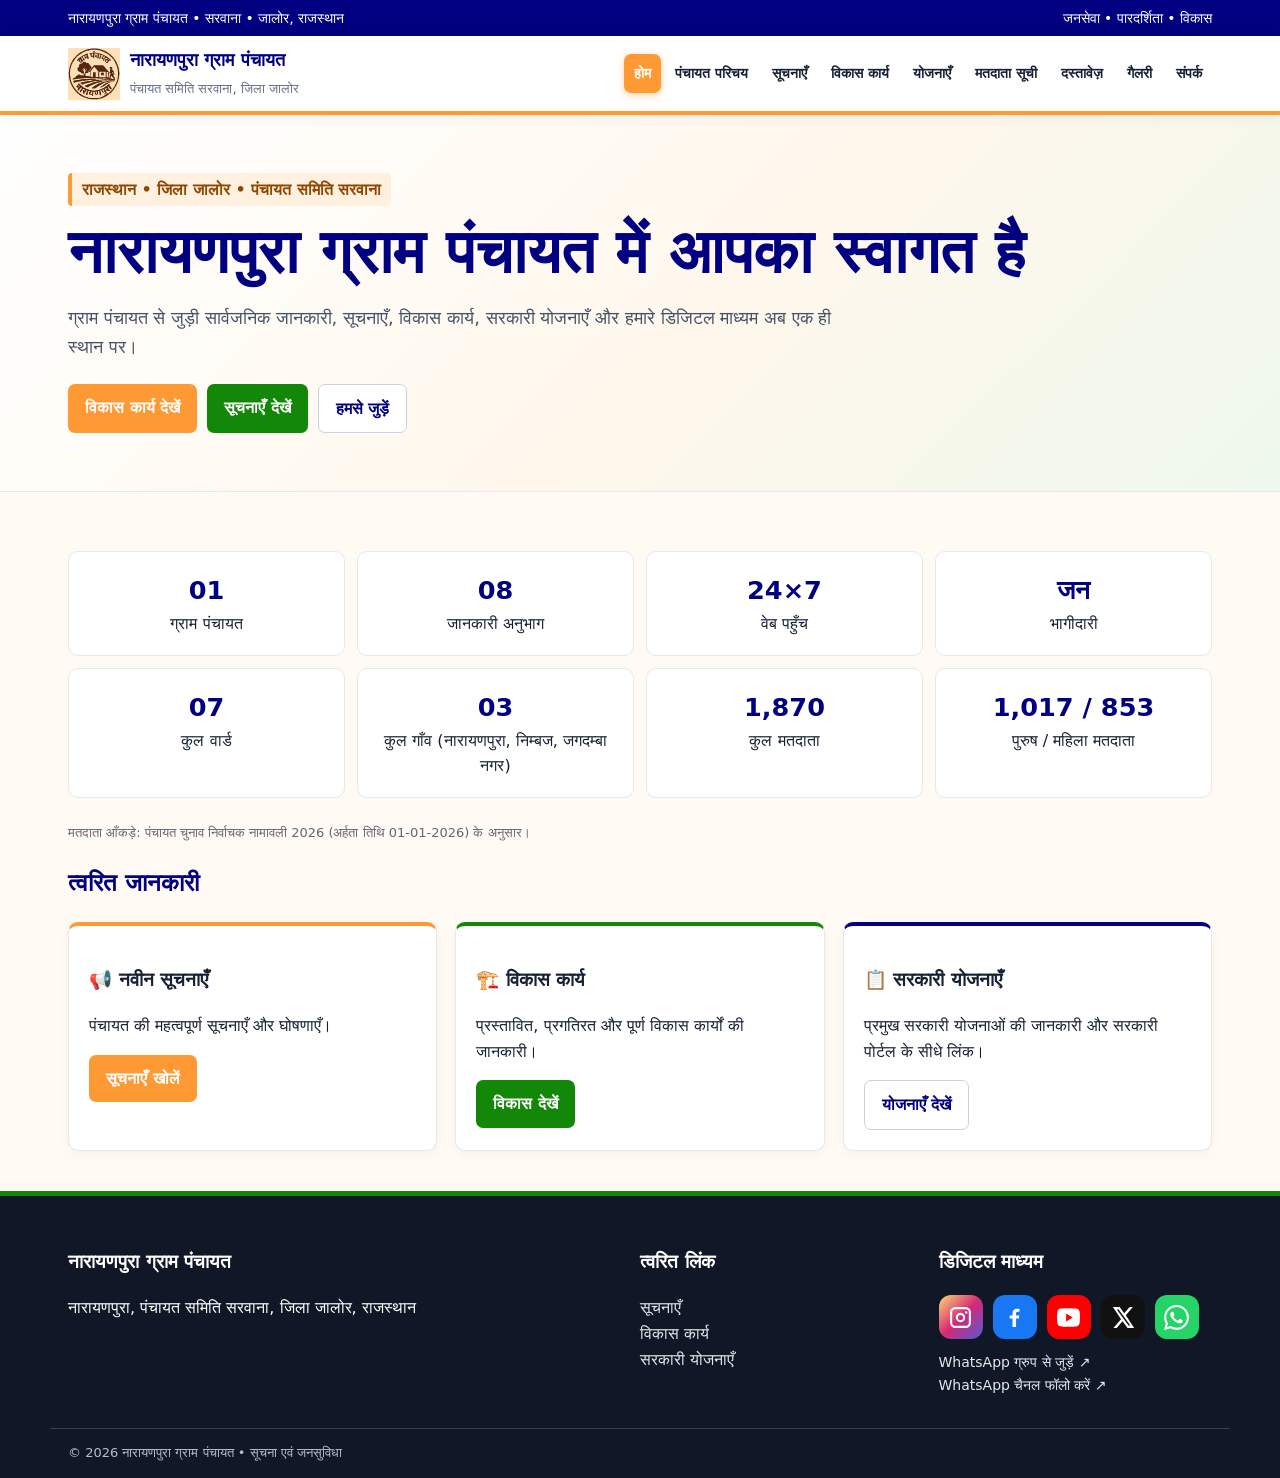
==== commit f1ce85f9: "Add files via upload" ====
--- a/index.html
+++ b/index.html
@@ -1 +1 @@
-<!doctype html><html lang="hi"><head><meta charset="utf-8"><meta name="viewport" content="width=device-width,initial-scale=1"><title>नारायणपुरा ग्राम पंचायत | सरवाना, जालोर</title><meta name="description" content="नारायणपुरा ग्राम पंचायत (पंचायत समिति सरवाना, जिला जालोर, राजस्थान) की आधिकारिक वेबसाइट: पंचायत जानकारी, सूचनाएँ, विकास कार्य, योजनाएँ और मतदाता जानकारी।"><meta name="theme-color" content="#000080"><link rel="icon" type="image/png" href="assets/favicon.png"><link rel="apple-touch-icon" href="assets/favicon.png"><meta property="og:url" content="https://narayanpuragrampanchayat.github.io/narayanpura-gram-panchayat/"><meta property="og:image" content="https://narayanpuragrampanchayat.github.io/narayanpura-gram-panchayat/assets/og-image.jpg"><meta property="og:image:width" content="1200"><meta property="og:image:height" content="630"><meta property="og:image:alt" content="नारायणपुरा ग्राम पंचायत का लोगो"><meta name="twitter:card" content="summary_large_image"><meta property="og:type" content="website"><meta property="og:locale" content="hi_IN"><meta property="og:site_name" content="नारायणपुरा ग्राम पंचायत"><meta property="og:title" content="नारायणपुरा ग्राम पंचायत | सरवाना, जालोर"><meta property="og:description" content="नारायणपुरा ग्राम पंचायत (पंचायत समिति सरवाना, जिला जालोर, राजस्थान) की आधिकारिक वेबसाइट: पंचायत जानकारी, सूचनाएँ, विकास कार्य, योजनाएँ और मतदाता जानकारी।"><link rel="stylesheet" href="style.css"></head><body><div class="top"><div class="wrap">नारायणपुरा ग्राम पंचायत • सरवाना • जालोर, राजस्थान <span>जनसेवा • पारदर्शिता • विकास</span></div></div><header><div class="wrap nav"><a class="brand" href="index.html"><img src="assets/logo.svg" alt="नारायणपुरा ग्राम पंचायत का लोगो"><div><b>नारायणपुरा ग्राम पंचायत</b><small>पंचायत समिति सरवाना, जिला जालोर</small></div></a><nav><a class="active" href="index.html">होम</a><a href="about.html">पंचायत परिचय</a><a href="notices.html">सूचनाएँ</a><a href="development.html">विकास कार्य</a><a href="schemes.html">योजनाएँ</a><a href="voters.html">मतदाता सूची</a><a href="documents.html">दस्तावेज़</a><a href="gallery.html">गैलरी</a><a href="contact.html">संपर्क</a></nav></div></header><section class="hero"><div class="wrap"><span class="tag">राजस्थान • जिला जालोर • पंचायत समिति सरवाना</span><h1>नारायणपुरा ग्राम पंचायत में आपका स्वागत है</h1><p>ग्राम पंचायत से जुड़ी सार्वजनिक जानकारी, सूचनाएँ, विकास कार्य, सरकारी योजनाएँ और हमारे डिजिटल माध्यम अब एक ही स्थान पर।</p><div class="buttons"><a class="btn" href="development.html">विकास कार्य देखें</a><a class="btn green" href="notices.html">सूचनाएँ देखें</a><a class="btn outline" href="contact.html">हमसे जुड़ें</a></div></div></section><main><div class="wrap"><div class="stats"><div class="stat"><strong>01</strong>ग्राम पंचायत</div><div class="stat"><strong>08</strong>जानकारी अनुभाग</div><div class="stat"><strong>24×7</strong>वेब पहुँच</div><div class="stat"><strong>जन</strong>भागीदारी</div><div class="stat"><strong>07</strong>कुल वार्ड</div><div class="stat"><strong>03</strong>कुल गाँव (नारायणपुरा, निम्बज, जगदम्बा नगर)</div><div class="stat"><strong>1,870</strong>कुल मतदाता</div><div class="stat"><strong>1,017 / 853</strong>पुरुष / महिला मतदाता</div></div><p style="font-size:13px;color:#667;margin:8px 0 0">मतदाता आँकड़े: पंचायत चुनाव निर्वाचक नामावली 2026 (अर्हता तिथि 01-01-2026) के अनुसार।</p><h2>त्वरित जानकारी</h2><div class="grid"><article class="card"><h3>📢 नवीन सूचनाएँ</h3><p>पंचायत की महत्वपूर्ण सूचनाएँ और घोषणाएँ।</p><a class="btn" href="notices.html">सूचनाएँ खोलें</a></article><article class="card green"><h3>🏗️ विकास कार्य</h3><p>प्रस्तावित, प्रगतिरत और पूर्ण विकास कार्यों की जानकारी।</p><a class="btn green" href="development.html">विकास देखें</a></article><article class="card blue"><h3>📋 सरकारी योजनाएँ</h3><p>प्रमुख सरकारी योजनाओं की जानकारी और official portals के direct links।</p><a class="btn outline" href="schemes.html">योजनाएँ देखें</a></article></div></div></main><footer><div class="wrap foot"><div><h3>नारायणपुरा ग्राम पंचायत</h3><p>नारायणपुरा, पंचायत समिति सरवाना, जिला जालोर, राजस्थान</p></div><div><h3>त्वरित लिंक</h3><p><a href="notices.html">सूचनाएँ</a><br><a href="development.html">विकास कार्य</a><br><a href="schemes.html">सरकारी योजनाएँ</a></p></div><div><h3>डिजिटल माध्यम</h3><p class="socs" style="display:flex;flex-direction:row;flex-wrap:wrap;gap:10px;margin:10px 0 0"><a style="display:block;line-height:0" target="_blank" rel="noopener" href="https://www.instagram.com/narayanpuragrampanchayat" aria-label="Instagram" title="Instagram"><span class="social-icon ig"><svg viewBox="0 0 24 24"><path d="M7 2h10a5 5 0 0 1 5 5v10a5 5 0 0 1-5 5H7a5 5 0 0 1-5-5V7a5 5 0 0 1 5-5zm0 2a3 3 0 0 0-3 3v10a3 3 0 0 0 3 3h10a3 3 0 0 0 3-3V7a3 3 0 0 0-3-3H7zm5 3.5A4.5 4.5 0 1 1 7.5 12 4.5 4.5 0 0 1 12 7.5zm0 2A2.5 2.5 0 1 0 14.5 12 2.5 2.5 0 0 0 12 9.5zM17.5 6a1.2 1.2 0 1 1-1.2 1.2A1.2 1.2 0 0 1 17.5 6z"/></svg></span></a><a style="display:block;line-height:0" target="_blank" rel="noopener" href="https://www.facebook.com/share/19otkbt3re/?mibextid=wwXIfr" aria-label="Facebook" title="Facebook"><span class="social-icon fb"><svg viewBox="0 0 24 24"><path d="M13.5 21v-8h2.7l.4-3h-3.1V8.1c0-.9.3-1.6 1.7-1.6h1.6V3.8c-.3 0-1.3-.1-2.5-.1-2.5 0-4.2 1.5-4.2 4.3V10H7.4v3h2.7v8h3.4z"/></svg></span></a><a style="display:block;line-height:0" target="_blank" rel="noopener" href="https://www.youtube.com/@NarayanpuraGramPanchayat" aria-label="YouTube" title="YouTube"><span class="social-icon yt"><svg viewBox="0 0 24 24"><path d="M23 12s0-4.2-.5-6.1a3.2 3.2 0 0 0-2.2-2.2C18.4 3.2 12 3.2 12 3.2s-6.4 0-8.3.5a3.2 3.2 0 0 0-2.2 2.2C1 7.8 1 12 1 12s0 4.2.5 6.1a3.2 3.2 0 0 0 2.2 2.2c1.9.5 8.3.5 8.3.5s6.4 0 8.3-.5a3.2 3.2 0 0 0 2.2-2.2C23 16.2 23 12 23 12zM9.7 15.8V8.2l6.4 3.8-6.4 3.8z"/></svg></span></a><a style="display:block;line-height:0" target="_blank" rel="noopener" href="https://x.com/narayanpura_gp?s=11" aria-label="X" title="X"><span class="social-icon x"><svg viewBox="0 0 24 24"><path d="M18.9 2H22l-6.8 7.8L23.2 22h-6.3l-4.9-6.4L6.4 22H3.3l7.3-8.4L2.8 2h6.4l4.4 5.8L18.9 2zm-1.1 17.6h1.7L8.3 4.3H6.5l11.3 15.3z"/></svg></span></a><a style="display:block;line-height:0" target="_blank" rel="noopener" href="https://whatsapp.com/channel/0029Vb8SCxqISTkEJewlJR1P" aria-label="WhatsApp" title="WhatsApp"><span class="social-icon wa"><svg viewBox="0 0 24 24"><path d="M12 2a9.7 9.7 0 0 0-8.4 14.5L2 22l5.7-1.5A10 10 0 1 0 12 2zm0 2a7.8 7.8 0 0 1 6.8 11.7l-.3.5.8 2.8-2.9-.8-.5.3A8 8 0 1 1 12 4zm-3 3.7c-.2 0-.5.1-.7.4-.3.3-1 1-1 2.2s1 2.5 1.2 2.8c.2.3 2 3.2 5 4.3 2.5.9 3 .7 3.5.6.5-.1 1.5-.6 1.7-1.2.2-.6.2-1.1.1-1.2-.1-.1-.3-.2-.7-.4l-1.8-.9c-.3-.1-.5-.2-.7.2l-.7.9c-.2.2-.3.2-.6.1-.3-.2-1.1-.4-2.1-1.3-.8-.7-1.3-1.6-1.4-1.8-.1-.3 0-.4.2-.6l.5-.6c.2-.2.2-.4.3-.6.1-.2 0-.4 0-.5l-.8-1.9c-.2-.5-.4-.5-.7-.5z"/></svg></span></a></p></div></div><div class="wrap copy">© 2026 नारायणपुरा ग्राम पंचायत • सूचना एवं जनसुविधा</div></footer></body></html>
+<!doctype html><html lang="hi"><head><meta charset="utf-8"><meta name="viewport" content="width=device-width,initial-scale=1"><title>नारायणपुरा ग्राम पंचायत | सरवाना, जालोर</title><meta name="description" content="नारायणपुरा ग्राम पंचायत (पंचायत समिति सरवाना, जिला जालोर, राजस्थान) की आधिकारिक वेबसाइट: पंचायत जानकारी, सूचनाएँ, विकास कार्य, योजनाएँ और मतदाता जानकारी।"><meta name="theme-color" content="#000080"><link rel="icon" type="image/png" href="assets/favicon.png"><link rel="apple-touch-icon" href="assets/favicon.png"><meta property="og:url" content="https://narayanpuragrampanchayat.github.io/narayanpura-gram-panchayat/"><meta property="og:image" content="https://narayanpuragrampanchayat.github.io/narayanpura-gram-panchayat/assets/og-image.jpg"><meta property="og:image:width" content="1200"><meta property="og:image:height" content="630"><meta property="og:image:alt" content="नारायणपुरा ग्राम पंचायत का लोगो"><meta name="twitter:card" content="summary_large_image"><meta property="og:type" content="website"><meta property="og:locale" content="hi_IN"><meta property="og:site_name" content="नारायणपुरा ग्राम पंचायत"><meta property="og:title" content="नारायणपुरा ग्राम पंचायत | सरवाना, जालोर"><meta property="og:description" content="नारायणपुरा ग्राम पंचायत (पंचायत समिति सरवाना, जिला जालोर, राजस्थान) की आधिकारिक वेबसाइट: पंचायत जानकारी, सूचनाएँ, विकास कार्य, योजनाएँ और मतदाता जानकारी।"><link rel="stylesheet" href="style.css"></head><body><div class="top"><div class="wrap">नारायणपुरा ग्राम पंचायत • सरवाना • जालोर, राजस्थान <span>जनसेवा • पारदर्शिता • विकास</span></div></div><header><div class="wrap nav"><a class="brand" href="index.html"><img src="assets/logo.svg" alt="नारायणपुरा ग्राम पंचायत का लोगो"><div><b>नारायणपुरा ग्राम पंचायत</b><small>पंचायत समिति सरवाना, जिला जालोर</small></div></a><nav><a class="active" href="index.html">होम</a><a href="about.html">पंचायत परिचय</a><a href="notices.html">सूचनाएँ</a><a href="development.html">विकास कार्य</a><a href="schemes.html">योजनाएँ</a><a href="voters.html">मतदाता सूची</a><a href="documents.html">दस्तावेज़</a><a href="gallery.html">गैलरी</a><a href="contact.html">संपर्क</a></nav></div></header><section class="hero"><div class="wrap"><span class="tag">राजस्थान • जिला जालोर • पंचायत समिति सरवाना</span><h1>नारायणपुरा ग्राम पंचायत में आपका स्वागत है</h1><p>ग्राम पंचायत से जुड़ी सार्वजनिक जानकारी, सूचनाएँ, विकास कार्य, सरकारी योजनाएँ और हमारे डिजिटल माध्यम अब एक ही स्थान पर।</p><div class="buttons"><a class="btn" href="development.html">विकास कार्य देखें</a><a class="btn green" href="notices.html">सूचनाएँ देखें</a><a class="btn outline" href="contact.html">हमसे जुड़ें</a></div></div></section><main><div class="wrap"><div class="stats"><div class="stat"><strong>01</strong>ग्राम पंचायत</div><div class="stat"><strong>08</strong>जानकारी अनुभाग</div><div class="stat"><strong>24×7</strong>वेब पहुँच</div><div class="stat"><strong>जन</strong>भागीदारी</div><div class="stat"><strong>07</strong>कुल वार्ड</div><div class="stat"><strong>03</strong>कुल गाँव (नारायणपुरा, निम्बज, जगदम्बा नगर)</div><div class="stat"><strong>1,870</strong>कुल मतदाता</div><div class="stat"><strong>1,017 / 853</strong>पुरुष / महिला मतदाता</div></div><p style="font-size:13px;color:#667;margin:8px 0 0">मतदाता आँकड़े: पंचायत चुनाव निर्वाचक नामावली 2026 (अर्हता तिथि 01-01-2026) के अनुसार।</p><h2>त्वरित जानकारी</h2><div class="grid"><article class="card"><h3>📢 नवीन सूचनाएँ</h3><p>पंचायत की महत्वपूर्ण सूचनाएँ और घोषणाएँ।</p><a class="btn" href="notices.html">सूचनाएँ खोलें</a></article><article class="card green"><h3>🏗️ विकास कार्य</h3><p>प्रस्तावित, प्रगतिरत और पूर्ण विकास कार्यों की जानकारी।</p><a class="btn green" href="development.html">विकास देखें</a></article><article class="card blue"><h3>📋 सरकारी योजनाएँ</h3><p>प्रमुख सरकारी योजनाओं की जानकारी और सरकारी पोर्टल के सीधे लिंक।</p><a class="btn outline" href="schemes.html">योजनाएँ देखें</a></article></div></div></main><footer><div class="wrap foot"><div><h3>नारायणपुरा ग्राम पंचायत</h3><p>नारायणपुरा, पंचायत समिति सरवाना, जिला जालोर, राजस्थान</p></div><div><h3>त्वरित लिंक</h3><p><a href="notices.html">सूचनाएँ</a><br><a href="development.html">विकास कार्य</a><br><a href="schemes.html">सरकारी योजनाएँ</a></p></div><div><h3>डिजिटल माध्यम</h3><p class="socs" style="display:flex;flex-direction:row;flex-wrap:wrap;gap:10px;margin:10px 0 0"><a style="display:block;line-height:0" target="_blank" rel="noopener" href="https://www.instagram.com/narayanpuragrampanchayat" aria-label="Instagram" title="Instagram"><span class="social-icon ig"><svg viewBox="0 0 24 24"><path d="M7 2h10a5 5 0 0 1 5 5v10a5 5 0 0 1-5 5H7a5 5 0 0 1-5-5V7a5 5 0 0 1 5-5zm0 2a3 3 0 0 0-3 3v10a3 3 0 0 0 3 3h10a3 3 0 0 0 3-3V7a3 3 0 0 0-3-3H7zm5 3.5A4.5 4.5 0 1 1 7.5 12 4.5 4.5 0 0 1 12 7.5zm0 2A2.5 2.5 0 1 0 14.5 12 2.5 2.5 0 0 0 12 9.5zM17.5 6a1.2 1.2 0 1 1-1.2 1.2A1.2 1.2 0 0 1 17.5 6z"/></svg></span></a><a style="display:block;line-height:0" target="_blank" rel="noopener" href="https://www.facebook.com/share/19otkbt3re/?mibextid=wwXIfr" aria-label="Facebook" title="Facebook"><span class="social-icon fb"><svg viewBox="0 0 24 24"><path d="M13.5 21v-8h2.7l.4-3h-3.1V8.1c0-.9.3-1.6 1.7-1.6h1.6V3.8c-.3 0-1.3-.1-2.5-.1-2.5 0-4.2 1.5-4.2 4.3V10H7.4v3h2.7v8h3.4z"/></svg></span></a><a style="display:block;line-height:0" target="_blank" rel="noopener" href="https://www.youtube.com/@NarayanpuraGramPanchayat" aria-label="YouTube" title="YouTube"><span class="social-icon yt"><svg viewBox="0 0 24 24"><path d="M23 12s0-4.2-.5-6.1a3.2 3.2 0 0 0-2.2-2.2C18.4 3.2 12 3.2 12 3.2s-6.4 0-8.3.5a3.2 3.2 0 0 0-2.2 2.2C1 7.8 1 12 1 12s0 4.2.5 6.1a3.2 3.2 0 0 0 2.2 2.2c1.9.5 8.3.5 8.3.5s6.4 0 8.3-.5a3.2 3.2 0 0 0 2.2-2.2C23 16.2 23 12 23 12zM9.7 15.8V8.2l6.4 3.8-6.4 3.8z"/></svg></span></a><a style="display:block;line-height:0" target="_blank" rel="noopener" href="https://x.com/narayanpura_gp?s=11" aria-label="X" title="X"><span class="social-icon x"><svg viewBox="0 0 24 24"><path d="M18.9 2H22l-6.8 7.8L23.2 22h-6.3l-4.9-6.4L6.4 22H3.3l7.3-8.4L2.8 2h6.4l4.4 5.8L18.9 2zm-1.1 17.6h1.7L8.3 4.3H6.5l11.3 15.3z"/></svg></span></a><a style="display:block;line-height:0" target="_blank" rel="noopener" href="https://whatsapp.com/channel/0029Vb8SCxqISTkEJewlJR1P" aria-label="WhatsApp चैनल" title="WhatsApp चैनल"><span class="social-icon wa"><svg viewBox="0 0 24 24"><path d="M17.472 14.382c-.297-.149-1.758-.867-2.03-.967-.273-.099-.471-.148-.67.15-.197.297-.767.966-.94 1.164-.173.199-.347.223-.644.075-.297-.15-1.255-.463-2.39-1.475-.883-.788-1.48-1.761-1.653-2.059-.173-.297-.018-.458.13-.606.134-.133.298-.347.446-.52.149-.174.198-.298.298-.497.099-.198.05-.371-.025-.52-.075-.149-.669-1.612-.916-2.207-.242-.579-.487-.5-.669-.51-.173-.008-.371-.01-.57-.01-.198 0-.52.074-.792.372-.272.297-1.04 1.016-1.04 2.479 0 1.462 1.065 2.875 1.213 3.074.149.198 2.096 3.2 5.077 4.487.709.306 1.262.489 1.694.625.712.227 1.36.195 1.871.118.571-.085 1.758-.719 2.006-1.413.248-.694.248-1.289.173-1.413-.074-.124-.272-.198-.57-.347m-5.421 7.403h-.004a9.87 9.87 0 01-5.031-1.378l-.361-.214-3.741.982.998-3.648-.235-.374a9.86 9.86 0 01-1.51-5.26c.001-5.45 4.436-9.884 9.888-9.884 2.64 0 5.122 1.03 6.988 2.898a9.825 9.825 0 012.893 6.994c-.003 5.45-4.437 9.884-9.885 9.884m8.413-18.297A11.815 11.815 0 0012.05 0C5.495 0 .16 5.335.157 11.892c0 2.096.547 4.142 1.588 5.945L.057 24l6.305-1.654a11.882 11.882 0 005.683 1.448h.005c6.554 0 11.89-5.335 11.893-11.893a11.821 11.821 0 00-3.48-8.413z"/></svg></span></a></p><p style="margin:12px 0 0;font-size:14px"><a target="_blank" rel="noopener" href="https://chat.whatsapp.com/KOdNF1v9ymT7svll2w2lUj?s=sh&amp;p=i&amp;mlu=4&amp;ilr=4&amp;iam=2">WhatsApp ग्रुप से जुड़ें ↗</a><br><a target="_blank" rel="noopener" href="https://whatsapp.com/channel/0029Vb8SCxqISTkEJewlJR1P">WhatsApp चैनल फॉलो करें ↗</a></p></div></div><div class="wrap copy">© 2026 नारायणपुरा ग्राम पंचायत • सूचना एवं जनसुविधा</div></footer></body></html>
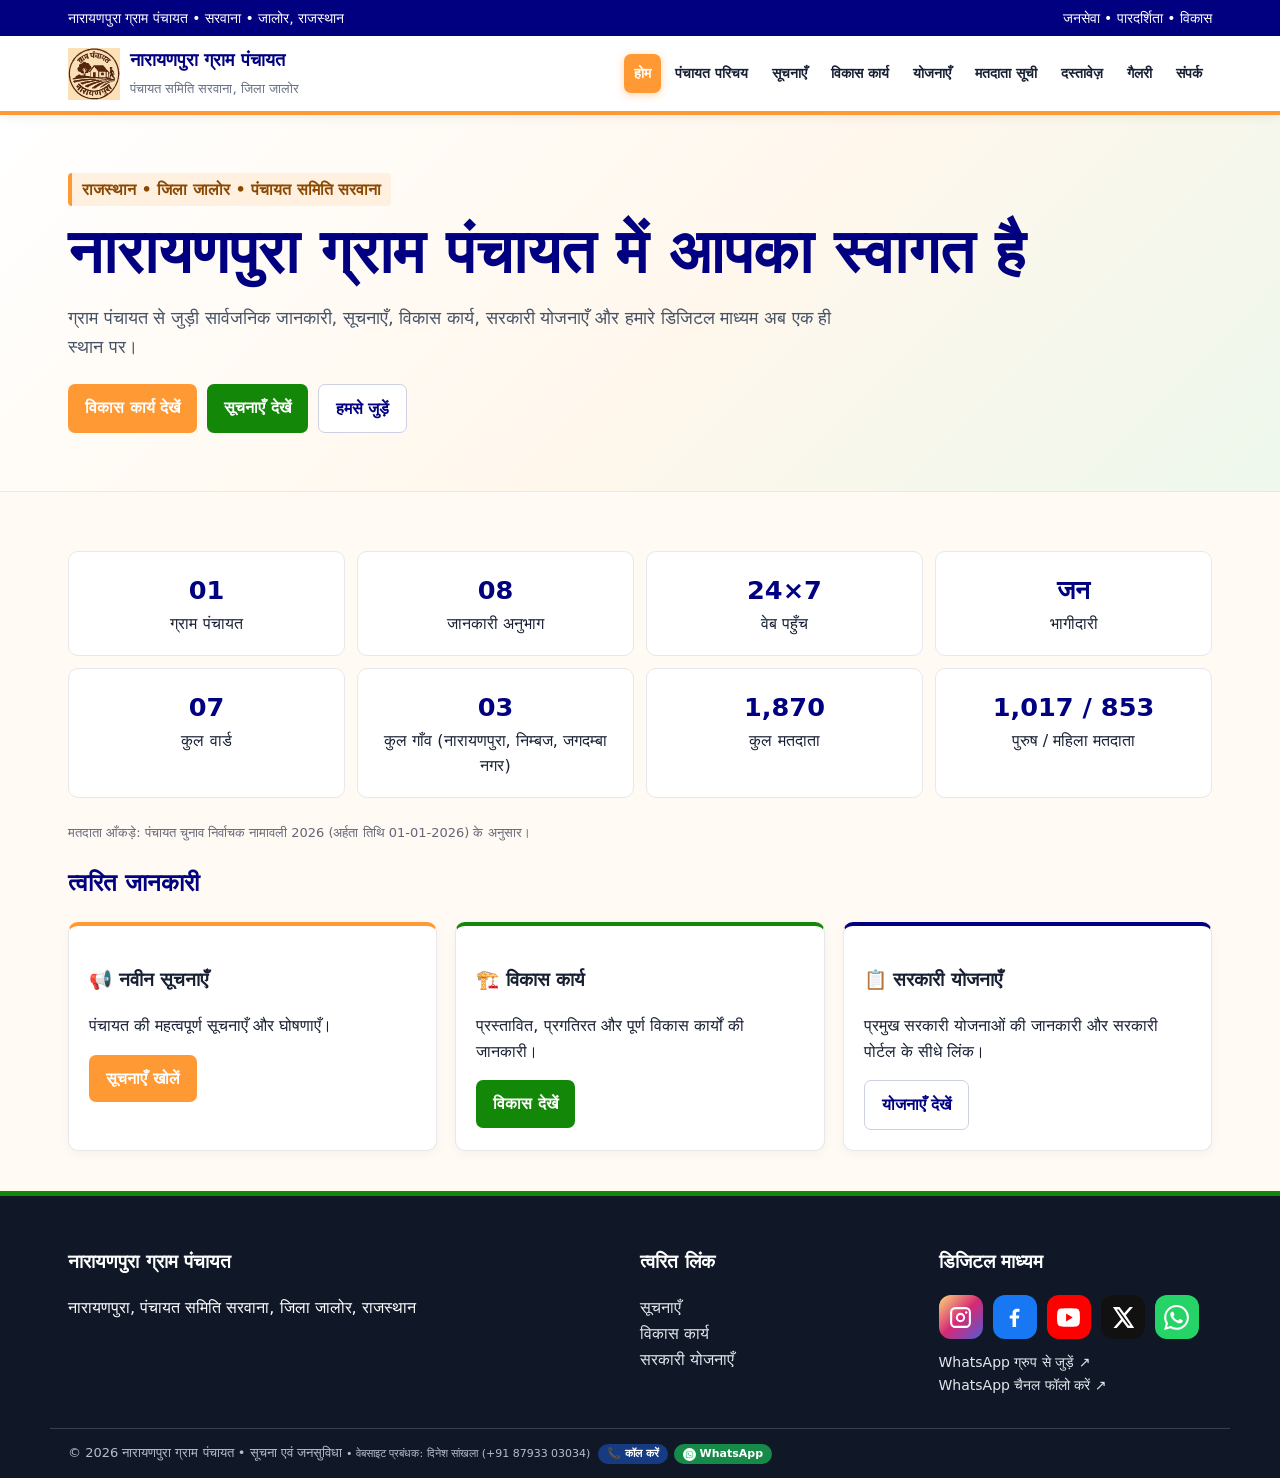
==== commit a02c588a: "Add files via upload" ====
--- a/index.html
+++ b/index.html
@@ -1 +1 @@
-<!doctype html><html lang="hi"><head><meta charset="utf-8"><meta name="viewport" content="width=device-width,initial-scale=1"><title>नारायणपुरा ग्राम पंचायत | सरवाना, जालोर</title><meta name="description" content="नारायणपुरा ग्राम पंचायत (पंचायत समिति सरवाना, जिला जालोर, राजस्थान) की आधिकारिक वेबसाइट: पंचायत जानकारी, सूचनाएँ, विकास कार्य, योजनाएँ और मतदाता जानकारी।"><meta name="theme-color" content="#000080"><link rel="icon" type="image/png" href="assets/favicon.png"><link rel="apple-touch-icon" href="assets/favicon.png"><meta property="og:url" content="https://narayanpuragrampanchayat.github.io/narayanpura-gram-panchayat/"><meta property="og:image" content="https://narayanpuragrampanchayat.github.io/narayanpura-gram-panchayat/assets/og-image.jpg"><meta property="og:image:width" content="1200"><meta property="og:image:height" content="630"><meta property="og:image:alt" content="नारायणपुरा ग्राम पंचायत का लोगो"><meta name="twitter:card" content="summary_large_image"><meta property="og:type" content="website"><meta property="og:locale" content="hi_IN"><meta property="og:site_name" content="नारायणपुरा ग्राम पंचायत"><meta property="og:title" content="नारायणपुरा ग्राम पंचायत | सरवाना, जालोर"><meta property="og:description" content="नारायणपुरा ग्राम पंचायत (पंचायत समिति सरवाना, जिला जालोर, राजस्थान) की आधिकारिक वेबसाइट: पंचायत जानकारी, सूचनाएँ, विकास कार्य, योजनाएँ और मतदाता जानकारी।"><link rel="stylesheet" href="style.css"></head><body><div class="top"><div class="wrap">नारायणपुरा ग्राम पंचायत • सरवाना • जालोर, राजस्थान <span>जनसेवा • पारदर्शिता • विकास</span></div></div><header><div class="wrap nav"><a class="brand" href="index.html"><img src="assets/logo.svg" alt="नारायणपुरा ग्राम पंचायत का लोगो"><div><b>नारायणपुरा ग्राम पंचायत</b><small>पंचायत समिति सरवाना, जिला जालोर</small></div></a><nav><a class="active" href="index.html">होम</a><a href="about.html">पंचायत परिचय</a><a href="notices.html">सूचनाएँ</a><a href="development.html">विकास कार्य</a><a href="schemes.html">योजनाएँ</a><a href="voters.html">मतदाता सूची</a><a href="documents.html">दस्तावेज़</a><a href="gallery.html">गैलरी</a><a href="contact.html">संपर्क</a></nav></div></header><section class="hero"><div class="wrap"><span class="tag">राजस्थान • जिला जालोर • पंचायत समिति सरवाना</span><h1>नारायणपुरा ग्राम पंचायत में आपका स्वागत है</h1><p>ग्राम पंचायत से जुड़ी सार्वजनिक जानकारी, सूचनाएँ, विकास कार्य, सरकारी योजनाएँ और हमारे डिजिटल माध्यम अब एक ही स्थान पर।</p><div class="buttons"><a class="btn" href="development.html">विकास कार्य देखें</a><a class="btn green" href="notices.html">सूचनाएँ देखें</a><a class="btn outline" href="contact.html">हमसे जुड़ें</a></div></div></section><main><div class="wrap"><div class="stats"><div class="stat"><strong>01</strong>ग्राम पंचायत</div><div class="stat"><strong>08</strong>जानकारी अनुभाग</div><div class="stat"><strong>24×7</strong>वेब पहुँच</div><div class="stat"><strong>जन</strong>भागीदारी</div><div class="stat"><strong>07</strong>कुल वार्ड</div><div class="stat"><strong>03</strong>कुल गाँव (नारायणपुरा, निम्बज, जगदम्बा नगर)</div><div class="stat"><strong>1,870</strong>कुल मतदाता</div><div class="stat"><strong>1,017 / 853</strong>पुरुष / महिला मतदाता</div></div><p style="font-size:13px;color:#667;margin:8px 0 0">मतदाता आँकड़े: पंचायत चुनाव निर्वाचक नामावली 2026 (अर्हता तिथि 01-01-2026) के अनुसार।</p><h2>त्वरित जानकारी</h2><div class="grid"><article class="card"><h3>📢 नवीन सूचनाएँ</h3><p>पंचायत की महत्वपूर्ण सूचनाएँ और घोषणाएँ।</p><a class="btn" href="notices.html">सूचनाएँ खोलें</a></article><article class="card green"><h3>🏗️ विकास कार्य</h3><p>प्रस्तावित, प्रगतिरत और पूर्ण विकास कार्यों की जानकारी।</p><a class="btn green" href="development.html">विकास देखें</a></article><article class="card blue"><h3>📋 सरकारी योजनाएँ</h3><p>प्रमुख सरकारी योजनाओं की जानकारी और सरकारी पोर्टल के सीधे लिंक।</p><a class="btn outline" href="schemes.html">योजनाएँ देखें</a></article></div></div></main><footer><div class="wrap foot"><div><h3>नारायणपुरा ग्राम पंचायत</h3><p>नारायणपुरा, पंचायत समिति सरवाना, जिला जालोर, राजस्थान</p></div><div><h3>त्वरित लिंक</h3><p><a href="notices.html">सूचनाएँ</a><br><a href="development.html">विकास कार्य</a><br><a href="schemes.html">सरकारी योजनाएँ</a></p></div><div><h3>डिजिटल माध्यम</h3><p class="socs" style="display:flex;flex-direction:row;flex-wrap:wrap;gap:10px;margin:10px 0 0"><a style="display:block;line-height:0" target="_blank" rel="noopener" href="https://www.instagram.com/narayanpuragrampanchayat" aria-label="Instagram" title="Instagram"><span class="social-icon ig"><svg viewBox="0 0 24 24"><path d="M7 2h10a5 5 0 0 1 5 5v10a5 5 0 0 1-5 5H7a5 5 0 0 1-5-5V7a5 5 0 0 1 5-5zm0 2a3 3 0 0 0-3 3v10a3 3 0 0 0 3 3h10a3 3 0 0 0 3-3V7a3 3 0 0 0-3-3H7zm5 3.5A4.5 4.5 0 1 1 7.5 12 4.5 4.5 0 0 1 12 7.5zm0 2A2.5 2.5 0 1 0 14.5 12 2.5 2.5 0 0 0 12 9.5zM17.5 6a1.2 1.2 0 1 1-1.2 1.2A1.2 1.2 0 0 1 17.5 6z"/></svg></span></a><a style="display:block;line-height:0" target="_blank" rel="noopener" href="https://www.facebook.com/share/19otkbt3re/?mibextid=wwXIfr" aria-label="Facebook" title="Facebook"><span class="social-icon fb"><svg viewBox="0 0 24 24"><path d="M13.5 21v-8h2.7l.4-3h-3.1V8.1c0-.9.3-1.6 1.7-1.6h1.6V3.8c-.3 0-1.3-.1-2.5-.1-2.5 0-4.2 1.5-4.2 4.3V10H7.4v3h2.7v8h3.4z"/></svg></span></a><a style="display:block;line-height:0" target="_blank" rel="noopener" href="https://www.youtube.com/@NarayanpuraGramPanchayat" aria-label="YouTube" title="YouTube"><span class="social-icon yt"><svg viewBox="0 0 24 24"><path d="M23 12s0-4.2-.5-6.1a3.2 3.2 0 0 0-2.2-2.2C18.4 3.2 12 3.2 12 3.2s-6.4 0-8.3.5a3.2 3.2 0 0 0-2.2 2.2C1 7.8 1 12 1 12s0 4.2.5 6.1a3.2 3.2 0 0 0 2.2 2.2c1.9.5 8.3.5 8.3.5s6.4 0 8.3-.5a3.2 3.2 0 0 0 2.2-2.2C23 16.2 23 12 23 12zM9.7 15.8V8.2l6.4 3.8-6.4 3.8z"/></svg></span></a><a style="display:block;line-height:0" target="_blank" rel="noopener" href="https://x.com/narayanpura_gp?s=11" aria-label="X" title="X"><span class="social-icon x"><svg viewBox="0 0 24 24"><path d="M18.9 2H22l-6.8 7.8L23.2 22h-6.3l-4.9-6.4L6.4 22H3.3l7.3-8.4L2.8 2h6.4l4.4 5.8L18.9 2zm-1.1 17.6h1.7L8.3 4.3H6.5l11.3 15.3z"/></svg></span></a><a style="display:block;line-height:0" target="_blank" rel="noopener" href="https://whatsapp.com/channel/0029Vb8SCxqISTkEJewlJR1P" aria-label="WhatsApp चैनल" title="WhatsApp चैनल"><span class="social-icon wa"><svg viewBox="0 0 24 24"><path d="M17.472 14.382c-.297-.149-1.758-.867-2.03-.967-.273-.099-.471-.148-.67.15-.197.297-.767.966-.94 1.164-.173.199-.347.223-.644.075-.297-.15-1.255-.463-2.39-1.475-.883-.788-1.48-1.761-1.653-2.059-.173-.297-.018-.458.13-.606.134-.133.298-.347.446-.52.149-.174.198-.298.298-.497.099-.198.05-.371-.025-.52-.075-.149-.669-1.612-.916-2.207-.242-.579-.487-.5-.669-.51-.173-.008-.371-.01-.57-.01-.198 0-.52.074-.792.372-.272.297-1.04 1.016-1.04 2.479 0 1.462 1.065 2.875 1.213 3.074.149.198 2.096 3.2 5.077 4.487.709.306 1.262.489 1.694.625.712.227 1.36.195 1.871.118.571-.085 1.758-.719 2.006-1.413.248-.694.248-1.289.173-1.413-.074-.124-.272-.198-.57-.347m-5.421 7.403h-.004a9.87 9.87 0 01-5.031-1.378l-.361-.214-3.741.982.998-3.648-.235-.374a9.86 9.86 0 01-1.51-5.26c.001-5.45 4.436-9.884 9.888-9.884 2.64 0 5.122 1.03 6.988 2.898a9.825 9.825 0 012.893 6.994c-.003 5.45-4.437 9.884-9.885 9.884m8.413-18.297A11.815 11.815 0 0012.05 0C5.495 0 .16 5.335.157 11.892c0 2.096.547 4.142 1.588 5.945L.057 24l6.305-1.654a11.882 11.882 0 005.683 1.448h.005c6.554 0 11.89-5.335 11.893-11.893a11.821 11.821 0 00-3.48-8.413z"/></svg></span></a></p><p style="margin:12px 0 0;font-size:14px"><a target="_blank" rel="noopener" href="https://chat.whatsapp.com/KOdNF1v9ymT7svll2w2lUj?s=sh&amp;p=i&amp;mlu=4&amp;ilr=4&amp;iam=2">WhatsApp ग्रुप से जुड़ें ↗</a><br><a target="_blank" rel="noopener" href="https://whatsapp.com/channel/0029Vb8SCxqISTkEJewlJR1P">WhatsApp चैनल फॉलो करें ↗</a></p></div></div><div class="wrap copy">© 2026 नारायणपुरा ग्राम पंचायत • सूचना एवं जनसुविधा</div></footer></body></html>
+<!doctype html><html lang="hi"><head><meta charset="utf-8"><meta name="viewport" content="width=device-width,initial-scale=1"><title>नारायणपुरा ग्राम पंचायत | सरवाना, जालोर</title><meta name="description" content="नारायणपुरा ग्राम पंचायत (पंचायत समिति सरवाना, जिला जालोर, राजस्थान) की आधिकारिक वेबसाइट: पंचायत जानकारी, सूचनाएँ, विकास कार्य, योजनाएँ और मतदाता जानकारी।"><meta name="theme-color" content="#000080"><link rel="icon" type="image/png" href="assets/favicon.png"><link rel="apple-touch-icon" href="assets/favicon.png"><meta property="og:url" content="https://narayanpuragrampanchayat.github.io/narayanpura-gram-panchayat/"><meta property="og:image" content="https://narayanpuragrampanchayat.github.io/narayanpura-gram-panchayat/assets/og-image.jpg"><meta property="og:image:width" content="1200"><meta property="og:image:height" content="630"><meta property="og:image:alt" content="नारायणपुरा ग्राम पंचायत का लोगो"><meta name="twitter:card" content="summary_large_image"><meta property="og:type" content="website"><meta property="og:locale" content="hi_IN"><meta property="og:site_name" content="नारायणपुरा ग्राम पंचायत"><meta property="og:title" content="नारायणपुरा ग्राम पंचायत | सरवाना, जालोर"><meta property="og:description" content="नारायणपुरा ग्राम पंचायत (पंचायत समिति सरवाना, जिला जालोर, राजस्थान) की आधिकारिक वेबसाइट: पंचायत जानकारी, सूचनाएँ, विकास कार्य, योजनाएँ और मतदाता जानकारी।"><link rel="stylesheet" href="style.css"></head><body><div class="top"><div class="wrap">नारायणपुरा ग्राम पंचायत • सरवाना • जालोर, राजस्थान <span>जनसेवा • पारदर्शिता • विकास</span></div></div><header><div class="wrap nav"><a class="brand" href="index.html"><img src="assets/logo.svg" alt="नारायणपुरा ग्राम पंचायत का लोगो"><div><b>नारायणपुरा ग्राम पंचायत</b><small>पंचायत समिति सरवाना, जिला जालोर</small></div></a><nav><a class="active" href="index.html">होम</a><a href="about.html">पंचायत परिचय</a><a href="notices.html">सूचनाएँ</a><a href="development.html">विकास कार्य</a><a href="schemes.html">योजनाएँ</a><a href="voters.html">मतदाता सूची</a><a href="documents.html">दस्तावेज़</a><a href="gallery.html">गैलरी</a><a href="contact.html">संपर्क</a></nav></div></header><section class="hero"><div class="wrap"><span class="tag">राजस्थान • जिला जालोर • पंचायत समिति सरवाना</span><h1>नारायणपुरा ग्राम पंचायत में आपका स्वागत है</h1><p>ग्राम पंचायत से जुड़ी सार्वजनिक जानकारी, सूचनाएँ, विकास कार्य, सरकारी योजनाएँ और हमारे डिजिटल माध्यम अब एक ही स्थान पर।</p><div class="buttons"><a class="btn" href="development.html">विकास कार्य देखें</a><a class="btn green" href="notices.html">सूचनाएँ देखें</a><a class="btn outline" href="contact.html">हमसे जुड़ें</a></div></div></section><main><div class="wrap"><div class="stats"><div class="stat"><strong>01</strong>ग्राम पंचायत</div><div class="stat"><strong>08</strong>जानकारी अनुभाग</div><div class="stat"><strong>24×7</strong>वेब पहुँच</div><div class="stat"><strong>जन</strong>भागीदारी</div><div class="stat"><strong>07</strong>कुल वार्ड</div><div class="stat"><strong>03</strong>कुल गाँव (नारायणपुरा, निम्बज, जगदम्बा नगर)</div><div class="stat"><strong>1,870</strong>कुल मतदाता</div><div class="stat"><strong>1,017 / 853</strong>पुरुष / महिला मतदाता</div></div><p style="font-size:13px;color:#667;margin:8px 0 0">मतदाता आँकड़े: पंचायत चुनाव निर्वाचक नामावली 2026 (अर्हता तिथि 01-01-2026) के अनुसार।</p><h2>त्वरित जानकारी</h2><div class="grid"><article class="card"><h3>📢 नवीन सूचनाएँ</h3><p>पंचायत की महत्वपूर्ण सूचनाएँ और घोषणाएँ।</p><a class="btn" href="notices.html">सूचनाएँ खोलें</a></article><article class="card green"><h3>🏗️ विकास कार्य</h3><p>प्रस्तावित, प्रगतिरत और पूर्ण विकास कार्यों की जानकारी।</p><a class="btn green" href="development.html">विकास देखें</a></article><article class="card blue"><h3>📋 सरकारी योजनाएँ</h3><p>प्रमुख सरकारी योजनाओं की जानकारी और सरकारी पोर्टल के सीधे लिंक।</p><a class="btn outline" href="schemes.html">योजनाएँ देखें</a></article></div></div></main><footer><div class="wrap foot"><div><h3>नारायणपुरा ग्राम पंचायत</h3><p>नारायणपुरा, पंचायत समिति सरवाना, जिला जालोर, राजस्थान</p></div><div><h3>त्वरित लिंक</h3><p><a href="notices.html">सूचनाएँ</a><br><a href="development.html">विकास कार्य</a><br><a href="schemes.html">सरकारी योजनाएँ</a></p></div><div><h3>डिजिटल माध्यम</h3><p class="socs" style="display:flex;flex-direction:row;flex-wrap:wrap;gap:10px;margin:10px 0 0"><a style="display:block;line-height:0" target="_blank" rel="noopener" href="https://www.instagram.com/narayanpuragrampanchayat" aria-label="Instagram" title="Instagram"><span class="social-icon ig"><svg viewBox="0 0 24 24"><path d="M7 2h10a5 5 0 0 1 5 5v10a5 5 0 0 1-5 5H7a5 5 0 0 1-5-5V7a5 5 0 0 1 5-5zm0 2a3 3 0 0 0-3 3v10a3 3 0 0 0 3 3h10a3 3 0 0 0 3-3V7a3 3 0 0 0-3-3H7zm5 3.5A4.5 4.5 0 1 1 7.5 12 4.5 4.5 0 0 1 12 7.5zm0 2A2.5 2.5 0 1 0 14.5 12 2.5 2.5 0 0 0 12 9.5zM17.5 6a1.2 1.2 0 1 1-1.2 1.2A1.2 1.2 0 0 1 17.5 6z"/></svg></span></a><a style="display:block;line-height:0" target="_blank" rel="noopener" href="https://www.facebook.com/share/19otkbt3re/?mibextid=wwXIfr" aria-label="Facebook" title="Facebook"><span class="social-icon fb"><svg viewBox="0 0 24 24"><path d="M13.5 21v-8h2.7l.4-3h-3.1V8.1c0-.9.3-1.6 1.7-1.6h1.6V3.8c-.3 0-1.3-.1-2.5-.1-2.5 0-4.2 1.5-4.2 4.3V10H7.4v3h2.7v8h3.4z"/></svg></span></a><a style="display:block;line-height:0" target="_blank" rel="noopener" href="https://www.youtube.com/@NarayanpuraGramPanchayat" aria-label="YouTube" title="YouTube"><span class="social-icon yt"><svg viewBox="0 0 24 24"><path d="M23 12s0-4.2-.5-6.1a3.2 3.2 0 0 0-2.2-2.2C18.4 3.2 12 3.2 12 3.2s-6.4 0-8.3.5a3.2 3.2 0 0 0-2.2 2.2C1 7.8 1 12 1 12s0 4.2.5 6.1a3.2 3.2 0 0 0 2.2 2.2c1.9.5 8.3.5 8.3.5s6.4 0 8.3-.5a3.2 3.2 0 0 0 2.2-2.2C23 16.2 23 12 23 12zM9.7 15.8V8.2l6.4 3.8-6.4 3.8z"/></svg></span></a><a style="display:block;line-height:0" target="_blank" rel="noopener" href="https://x.com/narayanpura_gp?s=11" aria-label="X" title="X"><span class="social-icon x"><svg viewBox="0 0 24 24"><path d="M18.9 2H22l-6.8 7.8L23.2 22h-6.3l-4.9-6.4L6.4 22H3.3l7.3-8.4L2.8 2h6.4l4.4 5.8L18.9 2zm-1.1 17.6h1.7L8.3 4.3H6.5l11.3 15.3z"/></svg></span></a><a style="display:block;line-height:0" target="_blank" rel="noopener" href="https://whatsapp.com/channel/0029Vb8SCxqISTkEJewlJR1P" aria-label="WhatsApp चैनल" title="WhatsApp चैनल"><span class="social-icon wa"><svg viewBox="0 0 24 24"><path d="M17.472 14.382c-.297-.149-1.758-.867-2.03-.967-.273-.099-.471-.148-.67.15-.197.297-.767.966-.94 1.164-.173.199-.347.223-.644.075-.297-.15-1.255-.463-2.39-1.475-.883-.788-1.48-1.761-1.653-2.059-.173-.297-.018-.458.13-.606.134-.133.298-.347.446-.52.149-.174.198-.298.298-.497.099-.198.05-.371-.025-.52-.075-.149-.669-1.612-.916-2.207-.242-.579-.487-.5-.669-.51-.173-.008-.371-.01-.57-.01-.198 0-.52.074-.792.372-.272.297-1.04 1.016-1.04 2.479 0 1.462 1.065 2.875 1.213 3.074.149.198 2.096 3.2 5.077 4.487.709.306 1.262.489 1.694.625.712.227 1.36.195 1.871.118.571-.085 1.758-.719 2.006-1.413.248-.694.248-1.289.173-1.413-.074-.124-.272-.198-.57-.347m-5.421 7.403h-.004a9.87 9.87 0 01-5.031-1.378l-.361-.214-3.741.982.998-3.648-.235-.374a9.86 9.86 0 01-1.51-5.26c.001-5.45 4.436-9.884 9.888-9.884 2.64 0 5.122 1.03 6.988 2.898a9.825 9.825 0 012.893 6.994c-.003 5.45-4.437 9.884-9.885 9.884m8.413-18.297A11.815 11.815 0 0012.05 0C5.495 0 .16 5.335.157 11.892c0 2.096.547 4.142 1.588 5.945L.057 24l6.305-1.654a11.882 11.882 0 005.683 1.448h.005c6.554 0 11.89-5.335 11.893-11.893a11.821 11.821 0 00-3.48-8.413z"/></svg></span></a></p><p style="margin:12px 0 0;font-size:14px"><a target="_blank" rel="noopener" href="https://chat.whatsapp.com/KOdNF1v9ymT7svll2w2lUj?s=sh&amp;p=i&amp;mlu=4&amp;ilr=4&amp;iam=2">WhatsApp ग्रुप से जुड़ें ↗</a><br><a target="_blank" rel="noopener" href="https://whatsapp.com/channel/0029Vb8SCxqISTkEJewlJR1P">WhatsApp चैनल फॉलो करें ↗</a></p></div></div><div class="wrap copy">© 2026 नारायणपुरा ग्राम पंचायत • सूचना एवं जनसुविधा <span class="mgr">• वेबसाइट प्रबंधक: दिनेश सांखला (+91 87933 03034) <span class="mgr-contact"><a class="mgr-btn call" href="tel:+918793303034">📞 कॉल करें</a><a class="mgr-btn wa" target="_blank" rel="noopener" href="https://wa.me/918793303034"><svg viewBox="0 0 48 48" aria-hidden="true"><circle cx="24" cy="24" r="24" fill="#fff"/><g transform="translate(10 10) scale(1.1667)"><path fill="#25D366" d="M17.472 14.382c-.297-.149-1.758-.867-2.03-.967-.273-.099-.471-.148-.67.15-.197.297-.767.966-.94 1.164-.173.199-.347.223-.644.075-.297-.15-1.255-.463-2.39-1.475-.883-.788-1.48-1.761-1.653-2.059-.173-.297-.018-.458.13-.606.134-.133.298-.347.446-.52.149-.174.198-.298.298-.497.099-.198.05-.371-.025-.52-.075-.149-.669-1.612-.916-2.207-.242-.579-.487-.5-.669-.51-.173-.008-.371-.01-.57-.01-.198 0-.52.074-.792.372-.272.297-1.04 1.016-1.04 2.479 0 1.462 1.065 2.875 1.213 3.074.149.198 2.096 3.2 5.077 4.487.709.306 1.262.489 1.694.625.712.227 1.36.195 1.871.118.571-.085 1.758-.719 2.006-1.413.248-.694.248-1.289.173-1.413-.074-.124-.272-.198-.57-.347m-5.421 7.403h-.004a9.87 9.87 0 01-5.031-1.378l-.361-.214-3.741.982.998-3.648-.235-.374a9.86 9.86 0 01-1.51-5.26c.001-5.45 4.436-9.884 9.888-9.884 2.64 0 5.122 1.03 6.988 2.898a9.825 9.825 0 012.893 6.994c-.003 5.45-4.437 9.884-9.885 9.884m8.413-18.297A11.815 11.815 0 0012.05 0C5.495 0 .16 5.335.157 11.892c0 2.096.547 4.142 1.588 5.945L.057 24l6.305-1.654a11.882 11.882 0 005.683 1.448h.005c6.554 0 11.89-5.335 11.893-11.893a11.821 11.821 0 00-3.48-8.413z"/></g></svg>WhatsApp</a></span></span></div></footer></body></html>
--- a/style.css
+++ b/style.css
@@ -2,3 +2,4 @@
 
 .socs{display:flex;flex-wrap:wrap;gap:10px;margin:10px 0 0}.socs a{display:inline-block;line-height:0;transition:transform .15s}.socs a:hover{transform:scale(1.1)}.vt th,.vt td{text-align:center}.vt th:first-child,.vt td:first-child{text-align:left}.vt tr.tot td{font-weight:800;background:#fff0df}.vbar{display:flex;height:14px;border-radius:7px;overflow:hidden;margin:14px 0 6px}.vbar i{display:block}.vleg{font-size:14px;color:var(--muted)}.vnote{background:#fff8e1;border-left:4px solid var(--saffron);padding:12px 14px;border-radius:6px;margin:20px 0;color:#5a4300;font-size:14px}
 nav a.active{background:var(--saffron);color:#fff;box-shadow:0 2px 8px #ff993366}nav a.active:hover{background:var(--saffron);color:#fff}
+.mgr{font-size:11px}.mgr-contact{display:inline-flex;flex-wrap:wrap;align-items:center;gap:6px;margin-left:4px;vertical-align:middle}.mgr-btn{display:inline-flex;align-items:center;gap:4px;padding:2px 9px;border-radius:999px;font-weight:700;font-size:11px;line-height:1.5;color:#fff!important}.mgr-btn.call{background:#173b83}.mgr-btn.wa{background:#168b49}.mgr-btn svg{width:13px;height:13px;flex:0 0 13px}
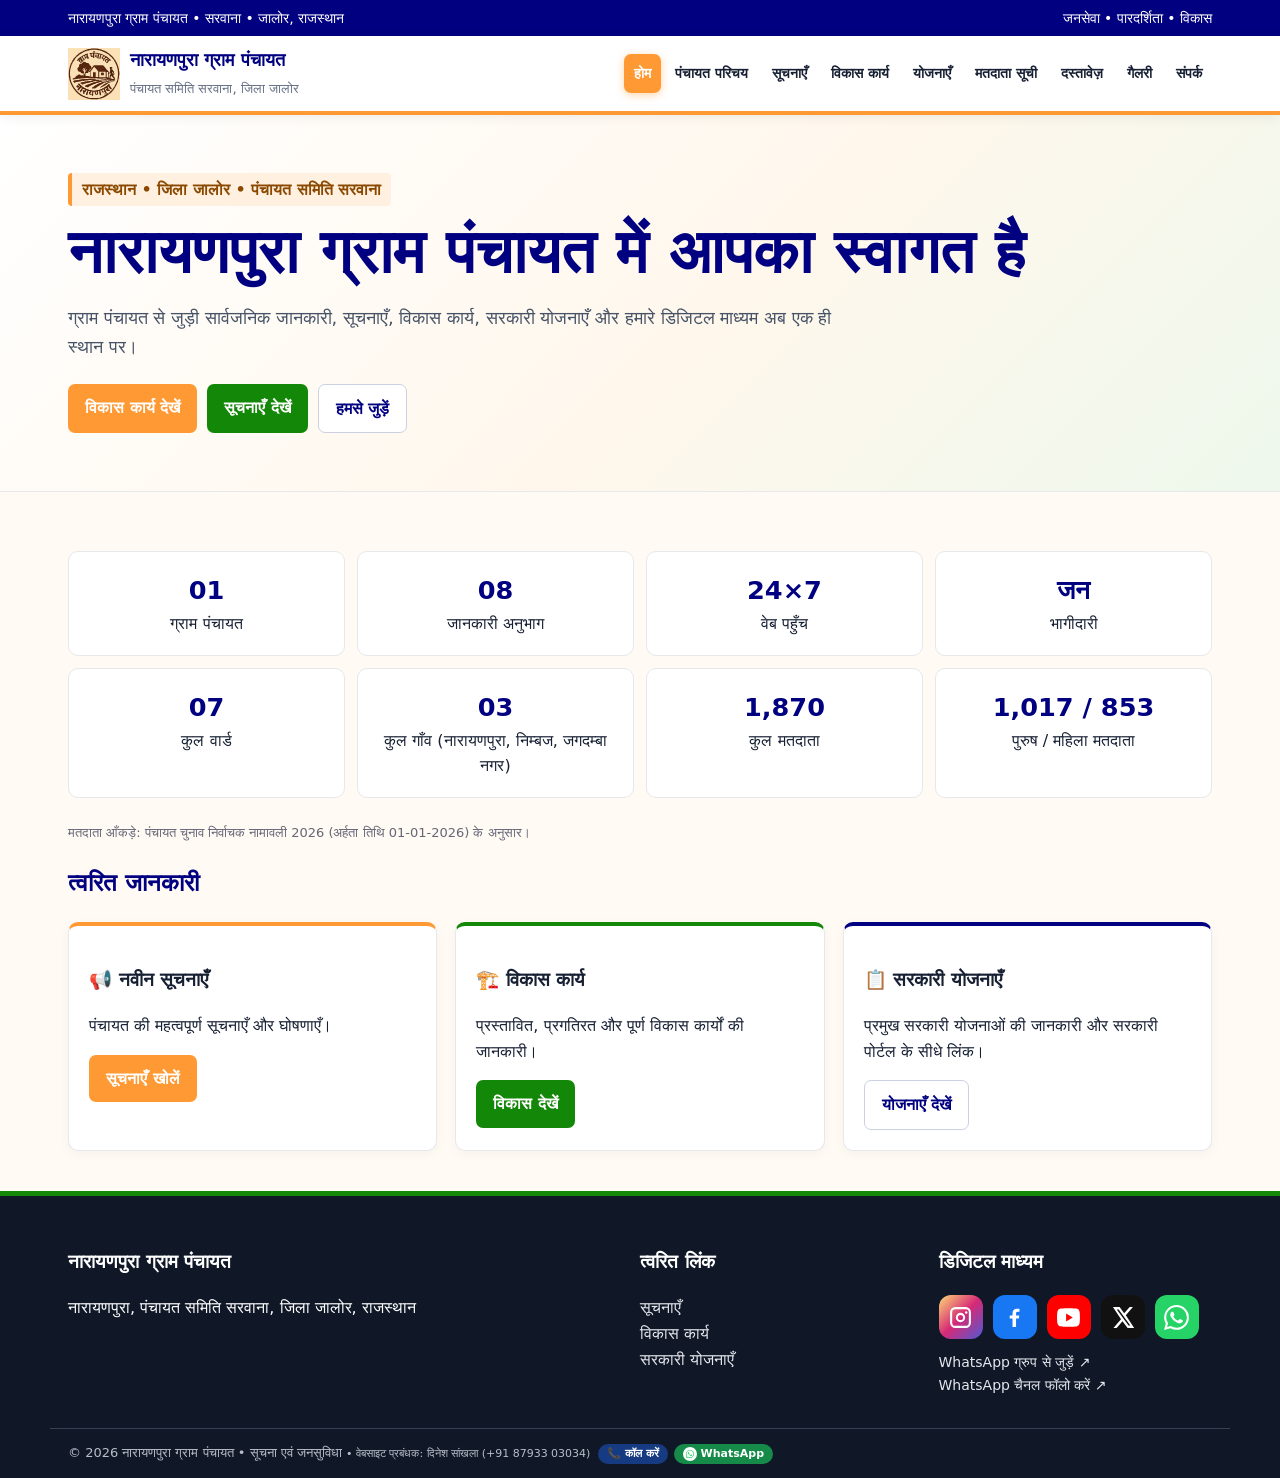
==== commit 08708cf0: "Add files via upload" ====
--- a/index.html
+++ b/index.html
@@ -1 +1 @@
-<!doctype html><html lang="hi"><head><meta charset="utf-8"><meta name="viewport" content="width=device-width,initial-scale=1"><title>नारायणपुरा ग्राम पंचायत | सरवाना, जालोर</title><meta name="description" content="नारायणपुरा ग्राम पंचायत (पंचायत समिति सरवाना, जिला जालोर, राजस्थान) की आधिकारिक वेबसाइट: पंचायत जानकारी, सूचनाएँ, विकास कार्य, योजनाएँ और मतदाता जानकारी।"><meta name="theme-color" content="#000080"><link rel="icon" type="image/png" href="assets/favicon.png"><link rel="apple-touch-icon" href="assets/favicon.png"><meta property="og:url" content="https://narayanpuragrampanchayat.github.io/narayanpura-gram-panchayat/"><meta property="og:image" content="https://narayanpuragrampanchayat.github.io/narayanpura-gram-panchayat/assets/og-image.jpg"><meta property="og:image:width" content="1200"><meta property="og:image:height" content="630"><meta property="og:image:alt" content="नारायणपुरा ग्राम पंचायत का लोगो"><meta name="twitter:card" content="summary_large_image"><meta property="og:type" content="website"><meta property="og:locale" content="hi_IN"><meta property="og:site_name" content="नारायणपुरा ग्राम पंचायत"><meta property="og:title" content="नारायणपुरा ग्राम पंचायत | सरवाना, जालोर"><meta property="og:description" content="नारायणपुरा ग्राम पंचायत (पंचायत समिति सरवाना, जिला जालोर, राजस्थान) की आधिकारिक वेबसाइट: पंचायत जानकारी, सूचनाएँ, विकास कार्य, योजनाएँ और मतदाता जानकारी।"><link rel="stylesheet" href="style.css"></head><body><div class="top"><div class="wrap">नारायणपुरा ग्राम पंचायत • सरवाना • जालोर, राजस्थान <span>जनसेवा • पारदर्शिता • विकास</span></div></div><header><div class="wrap nav"><a class="brand" href="index.html"><img src="assets/logo.svg" alt="नारायणपुरा ग्राम पंचायत का लोगो"><div><b>नारायणपुरा ग्राम पंचायत</b><small>पंचायत समिति सरवाना, जिला जालोर</small></div></a><nav><a class="active" href="index.html">होम</a><a href="about.html">पंचायत परिचय</a><a href="notices.html">सूचनाएँ</a><a href="development.html">विकास कार्य</a><a href="schemes.html">योजनाएँ</a><a href="voters.html">मतदाता सूची</a><a href="documents.html">दस्तावेज़</a><a href="gallery.html">गैलरी</a><a href="contact.html">संपर्क</a></nav></div></header><section class="hero"><div class="wrap"><span class="tag">राजस्थान • जिला जालोर • पंचायत समिति सरवाना</span><h1>नारायणपुरा ग्राम पंचायत में आपका स्वागत है</h1><p>ग्राम पंचायत से जुड़ी सार्वजनिक जानकारी, सूचनाएँ, विकास कार्य, सरकारी योजनाएँ और हमारे डिजिटल माध्यम अब एक ही स्थान पर।</p><div class="buttons"><a class="btn" href="development.html">विकास कार्य देखें</a><a class="btn green" href="notices.html">सूचनाएँ देखें</a><a class="btn outline" href="contact.html">हमसे जुड़ें</a></div></div></section><main><div class="wrap"><div class="stats"><div class="stat"><strong>01</strong>ग्राम पंचायत</div><div class="stat"><strong>08</strong>जानकारी अनुभाग</div><div class="stat"><strong>24×7</strong>वेब पहुँच</div><div class="stat"><strong>जन</strong>भागीदारी</div><div class="stat"><strong>07</strong>कुल वार्ड</div><div class="stat"><strong>03</strong>कुल गाँव (नारायणपुरा, निम्बज, जगदम्बा नगर)</div><div class="stat"><strong>1,870</strong>कुल मतदाता</div><div class="stat"><strong>1,017 / 853</strong>पुरुष / महिला मतदाता</div></div><p style="font-size:13px;color:#667;margin:8px 0 0">मतदाता आँकड़े: पंचायत चुनाव निर्वाचक नामावली 2026 (अर्हता तिथि 01-01-2026) के अनुसार।</p><h2>त्वरित जानकारी</h2><div class="grid"><article class="card"><h3>📢 नवीन सूचनाएँ</h3><p>पंचायत की महत्वपूर्ण सूचनाएँ और घोषणाएँ।</p><a class="btn" href="notices.html">सूचनाएँ खोलें</a></article><article class="card green"><h3>🏗️ विकास कार्य</h3><p>प्रस्तावित, प्रगतिरत और पूर्ण विकास कार्यों की जानकारी।</p><a class="btn green" href="development.html">विकास देखें</a></article><article class="card blue"><h3>📋 सरकारी योजनाएँ</h3><p>प्रमुख सरकारी योजनाओं की जानकारी और सरकारी पोर्टल के सीधे लिंक।</p><a class="btn outline" href="schemes.html">योजनाएँ देखें</a></article></div></div></main><footer><div class="wrap foot"><div><h3>नारायणपुरा ग्राम पंचायत</h3><p>नारायणपुरा, पंचायत समिति सरवाना, जिला जालोर, राजस्थान</p></div><div><h3>त्वरित लिंक</h3><p><a href="notices.html">सूचनाएँ</a><br><a href="development.html">विकास कार्य</a><br><a href="schemes.html">सरकारी योजनाएँ</a></p></div><div><h3>डिजिटल माध्यम</h3><p class="socs" style="display:flex;flex-direction:row;flex-wrap:wrap;gap:10px;margin:10px 0 0"><a style="display:block;line-height:0" target="_blank" rel="noopener" href="https://www.instagram.com/narayanpuragrampanchayat" aria-label="Instagram" title="Instagram"><span class="social-icon ig"><svg viewBox="0 0 24 24"><path d="M7 2h10a5 5 0 0 1 5 5v10a5 5 0 0 1-5 5H7a5 5 0 0 1-5-5V7a5 5 0 0 1 5-5zm0 2a3 3 0 0 0-3 3v10a3 3 0 0 0 3 3h10a3 3 0 0 0 3-3V7a3 3 0 0 0-3-3H7zm5 3.5A4.5 4.5 0 1 1 7.5 12 4.5 4.5 0 0 1 12 7.5zm0 2A2.5 2.5 0 1 0 14.5 12 2.5 2.5 0 0 0 12 9.5zM17.5 6a1.2 1.2 0 1 1-1.2 1.2A1.2 1.2 0 0 1 17.5 6z"/></svg></span></a><a style="display:block;line-height:0" target="_blank" rel="noopener" href="https://www.facebook.com/share/19otkbt3re/?mibextid=wwXIfr" aria-label="Facebook" title="Facebook"><span class="social-icon fb"><svg viewBox="0 0 24 24"><path d="M13.5 21v-8h2.7l.4-3h-3.1V8.1c0-.9.3-1.6 1.7-1.6h1.6V3.8c-.3 0-1.3-.1-2.5-.1-2.5 0-4.2 1.5-4.2 4.3V10H7.4v3h2.7v8h3.4z"/></svg></span></a><a style="display:block;line-height:0" target="_blank" rel="noopener" href="https://www.youtube.com/@NarayanpuraGramPanchayat" aria-label="YouTube" title="YouTube"><span class="social-icon yt"><svg viewBox="0 0 24 24"><path d="M23 12s0-4.2-.5-6.1a3.2 3.2 0 0 0-2.2-2.2C18.4 3.2 12 3.2 12 3.2s-6.4 0-8.3.5a3.2 3.2 0 0 0-2.2 2.2C1 7.8 1 12 1 12s0 4.2.5 6.1a3.2 3.2 0 0 0 2.2 2.2c1.9.5 8.3.5 8.3.5s6.4 0 8.3-.5a3.2 3.2 0 0 0 2.2-2.2C23 16.2 23 12 23 12zM9.7 15.8V8.2l6.4 3.8-6.4 3.8z"/></svg></span></a><a style="display:block;line-height:0" target="_blank" rel="noopener" href="https://x.com/narayanpura_gp?s=11" aria-label="X" title="X"><span class="social-icon x"><svg viewBox="0 0 24 24"><path d="M18.9 2H22l-6.8 7.8L23.2 22h-6.3l-4.9-6.4L6.4 22H3.3l7.3-8.4L2.8 2h6.4l4.4 5.8L18.9 2zm-1.1 17.6h1.7L8.3 4.3H6.5l11.3 15.3z"/></svg></span></a><a style="display:block;line-height:0" target="_blank" rel="noopener" href="https://whatsapp.com/channel/0029Vb8SCxqISTkEJewlJR1P" aria-label="WhatsApp चैनल" title="WhatsApp चैनल"><span class="social-icon wa"><svg viewBox="0 0 24 24"><path d="M17.472 14.382c-.297-.149-1.758-.867-2.03-.967-.273-.099-.471-.148-.67.15-.197.297-.767.966-.94 1.164-.173.199-.347.223-.644.075-.297-.15-1.255-.463-2.39-1.475-.883-.788-1.48-1.761-1.653-2.059-.173-.297-.018-.458.13-.606.134-.133.298-.347.446-.52.149-.174.198-.298.298-.497.099-.198.05-.371-.025-.52-.075-.149-.669-1.612-.916-2.207-.242-.579-.487-.5-.669-.51-.173-.008-.371-.01-.57-.01-.198 0-.52.074-.792.372-.272.297-1.04 1.016-1.04 2.479 0 1.462 1.065 2.875 1.213 3.074.149.198 2.096 3.2 5.077 4.487.709.306 1.262.489 1.694.625.712.227 1.36.195 1.871.118.571-.085 1.758-.719 2.006-1.413.248-.694.248-1.289.173-1.413-.074-.124-.272-.198-.57-.347m-5.421 7.403h-.004a9.87 9.87 0 01-5.031-1.378l-.361-.214-3.741.982.998-3.648-.235-.374a9.86 9.86 0 01-1.51-5.26c.001-5.45 4.436-9.884 9.888-9.884 2.64 0 5.122 1.03 6.988 2.898a9.825 9.825 0 012.893 6.994c-.003 5.45-4.437 9.884-9.885 9.884m8.413-18.297A11.815 11.815 0 0012.05 0C5.495 0 .16 5.335.157 11.892c0 2.096.547 4.142 1.588 5.945L.057 24l6.305-1.654a11.882 11.882 0 005.683 1.448h.005c6.554 0 11.89-5.335 11.893-11.893a11.821 11.821 0 00-3.48-8.413z"/></svg></span></a></p><p style="margin:12px 0 0;font-size:14px"><a target="_blank" rel="noopener" href="https://chat.whatsapp.com/KOdNF1v9ymT7svll2w2lUj?s=sh&amp;p=i&amp;mlu=4&amp;ilr=4&amp;iam=2">WhatsApp ग्रुप से जुड़ें ↗</a><br><a target="_blank" rel="noopener" href="https://whatsapp.com/channel/0029Vb8SCxqISTkEJewlJR1P">WhatsApp चैनल फॉलो करें ↗</a></p></div></div><div class="wrap copy">© 2026 नारायणपुरा ग्राम पंचायत • सूचना एवं जनसुविधा <span class="mgr">• वेबसाइट प्रबंधक: दिनेश सांखला (+91 87933 03034) <span class="mgr-contact"><a class="mgr-btn call" href="tel:+918793303034">📞 कॉल करें</a><a class="mgr-btn wa" target="_blank" rel="noopener" href="https://wa.me/918793303034"><svg viewBox="0 0 48 48" aria-hidden="true"><circle cx="24" cy="24" r="24" fill="#fff"/><g transform="translate(10 10) scale(1.1667)"><path fill="#25D366" d="M17.472 14.382c-.297-.149-1.758-.867-2.03-.967-.273-.099-.471-.148-.67.15-.197.297-.767.966-.94 1.164-.173.199-.347.223-.644.075-.297-.15-1.255-.463-2.39-1.475-.883-.788-1.48-1.761-1.653-2.059-.173-.297-.018-.458.13-.606.134-.133.298-.347.446-.52.149-.174.198-.298.298-.497.099-.198.05-.371-.025-.52-.075-.149-.669-1.612-.916-2.207-.242-.579-.487-.5-.669-.51-.173-.008-.371-.01-.57-.01-.198 0-.52.074-.792.372-.272.297-1.04 1.016-1.04 2.479 0 1.462 1.065 2.875 1.213 3.074.149.198 2.096 3.2 5.077 4.487.709.306 1.262.489 1.694.625.712.227 1.36.195 1.871.118.571-.085 1.758-.719 2.006-1.413.248-.694.248-1.289.173-1.413-.074-.124-.272-.198-.57-.347m-5.421 7.403h-.004a9.87 9.87 0 01-5.031-1.378l-.361-.214-3.741.982.998-3.648-.235-.374a9.86 9.86 0 01-1.51-5.26c.001-5.45 4.436-9.884 9.888-9.884 2.64 0 5.122 1.03 6.988 2.898a9.825 9.825 0 012.893 6.994c-.003 5.45-4.437 9.884-9.885 9.884m8.413-18.297A11.815 11.815 0 0012.05 0C5.495 0 .16 5.335.157 11.892c0 2.096.547 4.142 1.588 5.945L.057 24l6.305-1.654a11.882 11.882 0 005.683 1.448h.005c6.554 0 11.89-5.335 11.893-11.893a11.821 11.821 0 00-3.48-8.413z"/></g></svg>WhatsApp</a></span></span></div></footer></body></html>
+<!doctype html><html lang="hi"><head><meta charset="utf-8"><meta name="viewport" content="width=device-width,initial-scale=1"><title>नारायणपुरा ग्राम पंचायत | सरवाना, जालोर</title><meta name="description" content="नारायणपुरा ग्राम पंचायत (पंचायत समिति सरवाना, जिला जालोर, राजस्थान) की आधिकारिक वेबसाइट: पंचायत जानकारी, सूचनाएँ, विकास कार्य, योजनाएँ और मतदाता जानकारी।"><meta name="theme-color" content="#000080"><link rel="icon" type="image/png" href="assets/favicon.png"><link rel="apple-touch-icon" href="assets/favicon.png"><meta property="og:url" content="https://narayanpuragrampanchayat.github.io/narayanpura-gram-panchayat/"><meta property="og:image" content="https://narayanpuragrampanchayat.github.io/narayanpura-gram-panchayat/assets/og-image.jpg"><meta property="og:image:width" content="1200"><meta property="og:image:height" content="630"><meta property="og:image:alt" content="नारायणपुरा ग्राम पंचायत का लोगो"><meta name="twitter:card" content="summary_large_image"><meta property="og:type" content="website"><meta property="og:locale" content="hi_IN"><meta property="og:site_name" content="नारायणपुरा ग्राम पंचायत"><meta property="og:title" content="नारायणपुरा ग्राम पंचायत | सरवाना, जालोर"><meta property="og:description" content="नारायणपुरा ग्राम पंचायत (पंचायत समिति सरवाना, जिला जालोर, राजस्थान) की आधिकारिक वेबसाइट: पंचायत जानकारी, सूचनाएँ, विकास कार्य, योजनाएँ और मतदाता जानकारी।"><link rel="stylesheet" href="style.css"></head><body><div class="top"><div class="wrap">नारायणपुरा ग्राम पंचायत • सरवाना • जालोर, राजस्थान <span>जनसेवा • पारदर्शिता • विकास</span></div></div><header><div class="wrap nav"><a class="brand" href="index.html"><img src="assets/logo.svg" alt="नारायणपुरा ग्राम पंचायत का लोगो"><div><b>नारायणपुरा ग्राम पंचायत</b><small>पंचायत समिति सरवाना, जिला जालोर</small></div></a><nav><a class="active" href="index.html">होम</a><a href="about.html">पंचायत परिचय</a><a href="notices.html">सूचनाएँ</a><a href="development.html">विकास कार्य</a><a href="schemes.html">योजनाएँ</a><a href="voters.html">मतदाता सूची</a><a href="documents.html">दस्तावेज़</a><a href="gallery.html">गैलरी</a><a href="contact.html">संपर्क</a></nav></div></header><section class="hero"><div class="wrap"><span class="tag">राजस्थान • जिला जालोर • पंचायत समिति सरवाना</span><h1>नारायणपुरा ग्राम पंचायत में आपका स्वागत है</h1><p>ग्राम पंचायत से जुड़ी सार्वजनिक जानकारी, सूचनाएँ, विकास कार्य, सरकारी योजनाएँ और हमारे डिजिटल माध्यम अब एक ही स्थान पर।</p><div class="buttons"><a class="btn" href="development.html">विकास कार्य देखें</a><a class="btn green" href="notices.html">सूचनाएँ देखें</a><a class="btn outline" href="contact.html">हमसे जुड़ें</a></div></div></section><main><div class="wrap"><div class="stats"><div class="stat"><strong>01</strong>ग्राम पंचायत</div><div class="stat"><strong>08</strong>जानकारी अनुभाग</div><div class="stat"><strong>24×7</strong>वेब पहुँच</div><div class="stat"><strong>जन</strong>भागीदारी</div><div class="stat"><strong>07</strong>कुल वार्ड</div><div class="stat"><strong>03</strong>कुल गाँव (नारायणपुरा, निम्बज, जगदम्बा नगर)</div><div class="stat"><strong>1,870</strong>कुल मतदाता</div><div class="stat"><strong>1,017 / 853</strong>पुरुष / महिला मतदाता</div></div><p style="font-size:13px;color:#667;margin:8px 0 0">मतदाता आँकड़े: पंचायत चुनाव निर्वाचक नामावली 2026 (अर्हता तिथि 01-01-2026) के अनुसार।</p><h2>त्वरित जानकारी</h2><div class="grid"><article class="card"><h3>📢 नवीन सूचनाएँ</h3><p>पंचायत की महत्वपूर्ण सूचनाएँ और घोषणाएँ।</p><a class="btn" href="notices.html">सूचनाएँ खोलें</a></article><article class="card green"><h3>🏗️ विकास कार्य</h3><p>प्रस्तावित, प्रगतिरत और पूर्ण विकास कार्यों की जानकारी।</p><a class="btn green" href="development.html">विकास देखें</a></article><article class="card blue"><h3>📋 सरकारी योजनाएँ</h3><p>प्रमुख सरकारी योजनाओं की जानकारी और सरकारी पोर्टल के सीधे लिंक।</p><a class="btn outline" href="schemes.html">योजनाएँ देखें</a></article></div></div></main><footer><div class="wrap foot"><div><h3>नारायणपुरा ग्राम पंचायत</h3><p>नारायणपुरा, पंचायत समिति सरवाना, जिला जालोर, राजस्थान</p></div><div><h3>त्वरित लिंक</h3><p><a href="notices.html">सूचनाएँ</a><br><a href="development.html">विकास कार्य</a><br><a href="schemes.html">सरकारी योजनाएँ</a></p></div><div><h3>डिजिटल माध्यम</h3><p class="socs" style="display:flex;flex-direction:row;flex-wrap:wrap;gap:10px;margin:10px 0 0"><a style="display:block;line-height:0" target="_blank" rel="noopener" href="https://www.instagram.com/narayanpuragrampanchayat" aria-label="Instagram" title="Instagram"><span class="social-icon ig"><svg viewBox="0 0 24 24"><path d="M7 2h10a5 5 0 0 1 5 5v10a5 5 0 0 1-5 5H7a5 5 0 0 1-5-5V7a5 5 0 0 1 5-5zm0 2a3 3 0 0 0-3 3v10a3 3 0 0 0 3 3h10a3 3 0 0 0 3-3V7a3 3 0 0 0-3-3H7zm5 3.5A4.5 4.5 0 1 1 7.5 12 4.5 4.5 0 0 1 12 7.5zm0 2A2.5 2.5 0 1 0 14.5 12 2.5 2.5 0 0 0 12 9.5zM17.5 6a1.2 1.2 0 1 1-1.2 1.2A1.2 1.2 0 0 1 17.5 6z"/></svg></span></a><a style="display:block;line-height:0" target="_blank" rel="noopener" href="https://www.facebook.com/share/19otkbt3re/?mibextid=wwXIfr" aria-label="Facebook" title="Facebook"><span class="social-icon fb"><svg viewBox="0 0 24 24"><path d="M13.5 21v-8h2.7l.4-3h-3.1V8.1c0-.9.3-1.6 1.7-1.6h1.6V3.8c-.3 0-1.3-.1-2.5-.1-2.5 0-4.2 1.5-4.2 4.3V10H7.4v3h2.7v8h3.4z"/></svg></span></a><a style="display:block;line-height:0" target="_blank" rel="noopener" href="https://www.youtube.com/@NarayanpuraGramPanchayat" aria-label="YouTube" title="YouTube"><span class="social-icon yt"><svg viewBox="0 0 24 24"><path d="M23 12s0-4.2-.5-6.1a3.2 3.2 0 0 0-2.2-2.2C18.4 3.2 12 3.2 12 3.2s-6.4 0-8.3.5a3.2 3.2 0 0 0-2.2 2.2C1 7.8 1 12 1 12s0 4.2.5 6.1a3.2 3.2 0 0 0 2.2 2.2c1.9.5 8.3.5 8.3.5s6.4 0 8.3-.5a3.2 3.2 0 0 0 2.2-2.2C23 16.2 23 12 23 12zM9.7 15.8V8.2l6.4 3.8-6.4 3.8z"/></svg></span></a><a style="display:block;line-height:0" target="_blank" rel="noopener" href="https://x.com/narayanpura_gp?s=11" aria-label="X" title="X"><span class="social-icon x"><svg viewBox="0 0 24 24"><path d="M18.9 2H22l-6.8 7.8L23.2 22h-6.3l-4.9-6.4L6.4 22H3.3l7.3-8.4L2.8 2h6.4l4.4 5.8L18.9 2zm-1.1 17.6h1.7L8.3 4.3H6.5l11.3 15.3z"/></svg></span></a><a style="display:block;line-height:0" target="_blank" rel="noopener" href="https://whatsapp.com/channel/0029Vb8SCxqISTkEJewlJR1P" aria-label="WhatsApp चैनल" title="WhatsApp चैनल"><span class="social-icon wa"><svg viewBox="0 0 24 24"><path d="M17.472 14.382c-.297-.149-1.758-.867-2.03-.967-.273-.099-.471-.148-.67.15-.197.297-.767.966-.94 1.164-.173.199-.347.223-.644.075-.297-.15-1.255-.463-2.39-1.475-.883-.788-1.48-1.761-1.653-2.059-.173-.297-.018-.458.13-.606.134-.133.298-.347.446-.52.149-.174.198-.298.298-.497.099-.198.05-.371-.025-.52-.075-.149-.669-1.612-.916-2.207-.242-.579-.487-.5-.669-.51-.173-.008-.371-.01-.57-.01-.198 0-.52.074-.792.372-.272.297-1.04 1.016-1.04 2.479 0 1.462 1.065 2.875 1.213 3.074.149.198 2.096 3.2 5.077 4.487.709.306 1.262.489 1.694.625.712.227 1.36.195 1.871.118.571-.085 1.758-.719 2.006-1.413.248-.694.248-1.289.173-1.413-.074-.124-.272-.198-.57-.347m-5.421 7.403h-.004a9.87 9.87 0 01-5.031-1.378l-.361-.214-3.741.982.998-3.648-.235-.374a9.86 9.86 0 01-1.51-5.26c.001-5.45 4.436-9.884 9.888-9.884 2.64 0 5.122 1.03 6.988 2.898a9.825 9.825 0 012.893 6.994c-.003 5.45-4.437 9.884-9.885 9.884m8.413-18.297A11.815 11.815 0 0012.05 0C5.495 0 .16 5.335.157 11.892c0 2.096.547 4.142 1.588 5.945L.057 24l6.305-1.654a11.882 11.882 0 005.683 1.448h.005c6.554 0 11.89-5.335 11.893-11.893a11.821 11.821 0 00-3.48-8.413z"/></svg></span></a></p><p style="margin:12px 0 0;font-size:14px"><a target="_blank" rel="noopener" href="https://chat.whatsapp.com/KOdNF1v9ymT7svll2w2lUj?s=sh&amp;p=i&amp;mlu=4&amp;ilr=4&amp;iam=2">WhatsApp ग्रुप से जुड़ें ↗</a><br><a target="_blank" rel="noopener" href="https://whatsapp.com/channel/0029Vb8SCxqISTkEJewlJR1P">WhatsApp चैनल फॉलो करें ↗</a></p></div></div><div class="wrap copy">© 2026 नारायणपुरा ग्राम पंचायत • सूचना एवं जनसुविधा <span class="mgr">• वेबसाइट प्रबंधक: दिनेश सांखला (+91 87933 03034) <span class="mgr-contact"><a class="mgr-btn call" href="tel:+918793303034">📞 कॉल करें</a><a class="mgr-btn wa" target="_blank" rel="noopener" href="https://wa.me/918793303034"><svg width="14" height="14" viewBox="0 0 48 48" aria-hidden="true" style="width:14px;height:14px;flex:0 0 14px"><circle cx="24" cy="24" r="24" fill="#fff"/><g transform="translate(10 10) scale(1.1667)"><path fill="#25D366" d="M17.472 14.382c-.297-.149-1.758-.867-2.03-.967-.273-.099-.471-.148-.67.15-.197.297-.767.966-.94 1.164-.173.199-.347.223-.644.075-.297-.15-1.255-.463-2.39-1.475-.883-.788-1.48-1.761-1.653-2.059-.173-.297-.018-.458.13-.606.134-.133.298-.347.446-.52.149-.174.198-.298.298-.497.099-.198.05-.371-.025-.52-.075-.149-.669-1.612-.916-2.207-.242-.579-.487-.5-.669-.51-.173-.008-.371-.01-.57-.01-.198 0-.52.074-.792.372-.272.297-1.04 1.016-1.04 2.479 0 1.462 1.065 2.875 1.213 3.074.149.198 2.096 3.2 5.077 4.487.709.306 1.262.489 1.694.625.712.227 1.36.195 1.871.118.571-.085 1.758-.719 2.006-1.413.248-.694.248-1.289.173-1.413-.074-.124-.272-.198-.57-.347m-5.421 7.403h-.004a9.87 9.87 0 01-5.031-1.378l-.361-.214-3.741.982.998-3.648-.235-.374a9.86 9.86 0 01-1.51-5.26c.001-5.45 4.436-9.884 9.888-9.884 2.64 0 5.122 1.03 6.988 2.898a9.825 9.825 0 012.893 6.994c-.003 5.45-4.437 9.884-9.885 9.884m8.413-18.297A11.815 11.815 0 0012.05 0C5.495 0 .16 5.335.157 11.892c0 2.096.547 4.142 1.588 5.945L.057 24l6.305-1.654a11.882 11.882 0 005.683 1.448h.005c6.554 0 11.89-5.335 11.893-11.893a11.821 11.821 0 00-3.48-8.413z"/></g></svg>WhatsApp</a></span></span></div></footer></body></html>
--- a/style.css
+++ b/style.css
@@ -2,4 +2,4 @@
 
 .socs{display:flex;flex-wrap:wrap;gap:10px;margin:10px 0 0}.socs a{display:inline-block;line-height:0;transition:transform .15s}.socs a:hover{transform:scale(1.1)}.vt th,.vt td{text-align:center}.vt th:first-child,.vt td:first-child{text-align:left}.vt tr.tot td{font-weight:800;background:#fff0df}.vbar{display:flex;height:14px;border-radius:7px;overflow:hidden;margin:14px 0 6px}.vbar i{display:block}.vleg{font-size:14px;color:var(--muted)}.vnote{background:#fff8e1;border-left:4px solid var(--saffron);padding:12px 14px;border-radius:6px;margin:20px 0;color:#5a4300;font-size:14px}
 nav a.active{background:var(--saffron);color:#fff;box-shadow:0 2px 8px #ff993366}nav a.active:hover{background:var(--saffron);color:#fff}
-.mgr{font-size:11px}.mgr-contact{display:inline-flex;flex-wrap:wrap;align-items:center;gap:6px;margin-left:4px;vertical-align:middle}.mgr-btn{display:inline-flex;align-items:center;gap:4px;padding:2px 9px;border-radius:999px;font-weight:700;font-size:11px;line-height:1.5;color:#fff!important}.mgr-btn.call{background:#173b83}.mgr-btn.wa{background:#168b49}.mgr-btn svg{width:13px;height:13px;flex:0 0 13px}
+.mgr{font-size:11px}.mgr-contact{display:inline-flex;flex-wrap:wrap;align-items:center;gap:6px;margin-left:4px;vertical-align:middle}.mgr-btn{display:inline-flex;align-items:center;gap:4px;padding:2px 9px;border-radius:999px;font-weight:700;font-size:11px;line-height:1.5;color:#fff!important}.mgr-btn.call{background:#173b83}.mgr-btn.wa{background:#168b49}.mgr-btn svg{width:14px;height:14px;flex:0 0 14px}
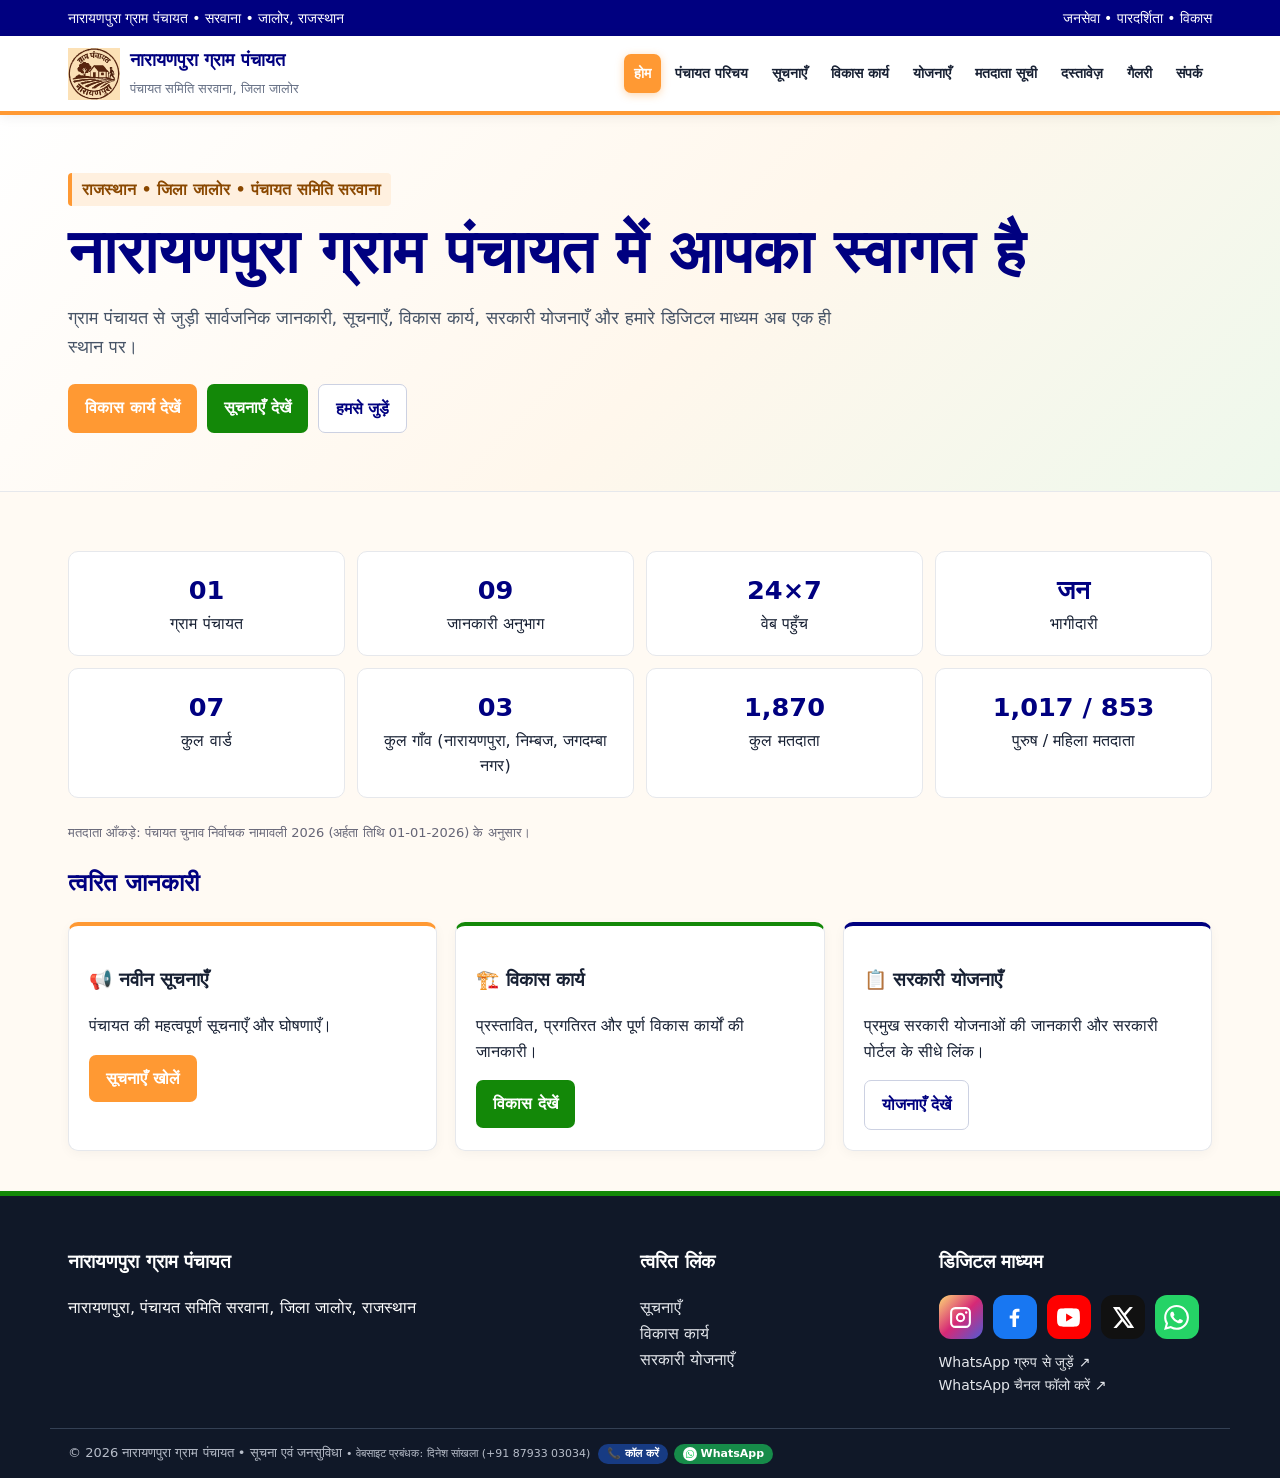
==== commit 9468e10c: "Add files via upload" ====
--- a/index.html
+++ b/index.html
@@ -1 +1 @@
-<!doctype html><html lang="hi"><head><meta charset="utf-8"><meta name="viewport" content="width=device-width,initial-scale=1"><title>नारायणपुरा ग्राम पंचायत | सरवाना, जालोर</title><meta name="description" content="नारायणपुरा ग्राम पंचायत (पंचायत समिति सरवाना, जिला जालोर, राजस्थान) की आधिकारिक वेबसाइट: पंचायत जानकारी, सूचनाएँ, विकास कार्य, योजनाएँ और मतदाता जानकारी।"><meta name="theme-color" content="#000080"><link rel="icon" type="image/png" href="assets/favicon.png"><link rel="apple-touch-icon" href="assets/favicon.png"><meta property="og:url" content="https://narayanpuragrampanchayat.github.io/narayanpura-gram-panchayat/"><meta property="og:image" content="https://narayanpuragrampanchayat.github.io/narayanpura-gram-panchayat/assets/og-image.jpg"><meta property="og:image:width" content="1200"><meta property="og:image:height" content="630"><meta property="og:image:alt" content="नारायणपुरा ग्राम पंचायत का लोगो"><meta name="twitter:card" content="summary_large_image"><meta property="og:type" content="website"><meta property="og:locale" content="hi_IN"><meta property="og:site_name" content="नारायणपुरा ग्राम पंचायत"><meta property="og:title" content="नारायणपुरा ग्राम पंचायत | सरवाना, जालोर"><meta property="og:description" content="नारायणपुरा ग्राम पंचायत (पंचायत समिति सरवाना, जिला जालोर, राजस्थान) की आधिकारिक वेबसाइट: पंचायत जानकारी, सूचनाएँ, विकास कार्य, योजनाएँ और मतदाता जानकारी।"><link rel="stylesheet" href="style.css"></head><body><div class="top"><div class="wrap">नारायणपुरा ग्राम पंचायत • सरवाना • जालोर, राजस्थान <span>जनसेवा • पारदर्शिता • विकास</span></div></div><header><div class="wrap nav"><a class="brand" href="index.html"><img src="assets/logo.svg" alt="नारायणपुरा ग्राम पंचायत का लोगो"><div><b>नारायणपुरा ग्राम पंचायत</b><small>पंचायत समिति सरवाना, जिला जालोर</small></div></a><nav><a class="active" href="index.html">होम</a><a href="about.html">पंचायत परिचय</a><a href="notices.html">सूचनाएँ</a><a href="development.html">विकास कार्य</a><a href="schemes.html">योजनाएँ</a><a href="voters.html">मतदाता सूची</a><a href="documents.html">दस्तावेज़</a><a href="gallery.html">गैलरी</a><a href="contact.html">संपर्क</a></nav></div></header><section class="hero"><div class="wrap"><span class="tag">राजस्थान • जिला जालोर • पंचायत समिति सरवाना</span><h1>नारायणपुरा ग्राम पंचायत में आपका स्वागत है</h1><p>ग्राम पंचायत से जुड़ी सार्वजनिक जानकारी, सूचनाएँ, विकास कार्य, सरकारी योजनाएँ और हमारे डिजिटल माध्यम अब एक ही स्थान पर।</p><div class="buttons"><a class="btn" href="development.html">विकास कार्य देखें</a><a class="btn green" href="notices.html">सूचनाएँ देखें</a><a class="btn outline" href="contact.html">हमसे जुड़ें</a></div></div></section><main><div class="wrap"><div class="stats"><div class="stat"><strong>01</strong>ग्राम पंचायत</div><div class="stat"><strong>08</strong>जानकारी अनुभाग</div><div class="stat"><strong>24×7</strong>वेब पहुँच</div><div class="stat"><strong>जन</strong>भागीदारी</div><div class="stat"><strong>07</strong>कुल वार्ड</div><div class="stat"><strong>03</strong>कुल गाँव (नारायणपुरा, निम्बज, जगदम्बा नगर)</div><div class="stat"><strong>1,870</strong>कुल मतदाता</div><div class="stat"><strong>1,017 / 853</strong>पुरुष / महिला मतदाता</div></div><p style="font-size:13px;color:#667;margin:8px 0 0">मतदाता आँकड़े: पंचायत चुनाव निर्वाचक नामावली 2026 (अर्हता तिथि 01-01-2026) के अनुसार।</p><h2>त्वरित जानकारी</h2><div class="grid"><article class="card"><h3>📢 नवीन सूचनाएँ</h3><p>पंचायत की महत्वपूर्ण सूचनाएँ और घोषणाएँ।</p><a class="btn" href="notices.html">सूचनाएँ खोलें</a></article><article class="card green"><h3>🏗️ विकास कार्य</h3><p>प्रस्तावित, प्रगतिरत और पूर्ण विकास कार्यों की जानकारी।</p><a class="btn green" href="development.html">विकास देखें</a></article><article class="card blue"><h3>📋 सरकारी योजनाएँ</h3><p>प्रमुख सरकारी योजनाओं की जानकारी और सरकारी पोर्टल के सीधे लिंक।</p><a class="btn outline" href="schemes.html">योजनाएँ देखें</a></article></div></div></main><footer><div class="wrap foot"><div><h3>नारायणपुरा ग्राम पंचायत</h3><p>नारायणपुरा, पंचायत समिति सरवाना, जिला जालोर, राजस्थान</p></div><div><h3>त्वरित लिंक</h3><p><a href="notices.html">सूचनाएँ</a><br><a href="development.html">विकास कार्य</a><br><a href="schemes.html">सरकारी योजनाएँ</a></p></div><div><h3>डिजिटल माध्यम</h3><p class="socs" style="display:flex;flex-direction:row;flex-wrap:wrap;gap:10px;margin:10px 0 0"><a style="display:block;line-height:0" target="_blank" rel="noopener" href="https://www.instagram.com/narayanpuragrampanchayat" aria-label="Instagram" title="Instagram"><span class="social-icon ig"><svg viewBox="0 0 24 24"><path d="M7 2h10a5 5 0 0 1 5 5v10a5 5 0 0 1-5 5H7a5 5 0 0 1-5-5V7a5 5 0 0 1 5-5zm0 2a3 3 0 0 0-3 3v10a3 3 0 0 0 3 3h10a3 3 0 0 0 3-3V7a3 3 0 0 0-3-3H7zm5 3.5A4.5 4.5 0 1 1 7.5 12 4.5 4.5 0 0 1 12 7.5zm0 2A2.5 2.5 0 1 0 14.5 12 2.5 2.5 0 0 0 12 9.5zM17.5 6a1.2 1.2 0 1 1-1.2 1.2A1.2 1.2 0 0 1 17.5 6z"/></svg></span></a><a style="display:block;line-height:0" target="_blank" rel="noopener" href="https://www.facebook.com/share/19otkbt3re/?mibextid=wwXIfr" aria-label="Facebook" title="Facebook"><span class="social-icon fb"><svg viewBox="0 0 24 24"><path d="M13.5 21v-8h2.7l.4-3h-3.1V8.1c0-.9.3-1.6 1.7-1.6h1.6V3.8c-.3 0-1.3-.1-2.5-.1-2.5 0-4.2 1.5-4.2 4.3V10H7.4v3h2.7v8h3.4z"/></svg></span></a><a style="display:block;line-height:0" target="_blank" rel="noopener" href="https://www.youtube.com/@NarayanpuraGramPanchayat" aria-label="YouTube" title="YouTube"><span class="social-icon yt"><svg viewBox="0 0 24 24"><path d="M23 12s0-4.2-.5-6.1a3.2 3.2 0 0 0-2.2-2.2C18.4 3.2 12 3.2 12 3.2s-6.4 0-8.3.5a3.2 3.2 0 0 0-2.2 2.2C1 7.8 1 12 1 12s0 4.2.5 6.1a3.2 3.2 0 0 0 2.2 2.2c1.9.5 8.3.5 8.3.5s6.4 0 8.3-.5a3.2 3.2 0 0 0 2.2-2.2C23 16.2 23 12 23 12zM9.7 15.8V8.2l6.4 3.8-6.4 3.8z"/></svg></span></a><a style="display:block;line-height:0" target="_blank" rel="noopener" href="https://x.com/narayanpura_gp?s=11" aria-label="X" title="X"><span class="social-icon x"><svg viewBox="0 0 24 24"><path d="M18.9 2H22l-6.8 7.8L23.2 22h-6.3l-4.9-6.4L6.4 22H3.3l7.3-8.4L2.8 2h6.4l4.4 5.8L18.9 2zm-1.1 17.6h1.7L8.3 4.3H6.5l11.3 15.3z"/></svg></span></a><a style="display:block;line-height:0" target="_blank" rel="noopener" href="https://whatsapp.com/channel/0029Vb8SCxqISTkEJewlJR1P" aria-label="WhatsApp चैनल" title="WhatsApp चैनल"><span class="social-icon wa"><svg viewBox="0 0 24 24"><path d="M17.472 14.382c-.297-.149-1.758-.867-2.03-.967-.273-.099-.471-.148-.67.15-.197.297-.767.966-.94 1.164-.173.199-.347.223-.644.075-.297-.15-1.255-.463-2.39-1.475-.883-.788-1.48-1.761-1.653-2.059-.173-.297-.018-.458.13-.606.134-.133.298-.347.446-.52.149-.174.198-.298.298-.497.099-.198.05-.371-.025-.52-.075-.149-.669-1.612-.916-2.207-.242-.579-.487-.5-.669-.51-.173-.008-.371-.01-.57-.01-.198 0-.52.074-.792.372-.272.297-1.04 1.016-1.04 2.479 0 1.462 1.065 2.875 1.213 3.074.149.198 2.096 3.2 5.077 4.487.709.306 1.262.489 1.694.625.712.227 1.36.195 1.871.118.571-.085 1.758-.719 2.006-1.413.248-.694.248-1.289.173-1.413-.074-.124-.272-.198-.57-.347m-5.421 7.403h-.004a9.87 9.87 0 01-5.031-1.378l-.361-.214-3.741.982.998-3.648-.235-.374a9.86 9.86 0 01-1.51-5.26c.001-5.45 4.436-9.884 9.888-9.884 2.64 0 5.122 1.03 6.988 2.898a9.825 9.825 0 012.893 6.994c-.003 5.45-4.437 9.884-9.885 9.884m8.413-18.297A11.815 11.815 0 0012.05 0C5.495 0 .16 5.335.157 11.892c0 2.096.547 4.142 1.588 5.945L.057 24l6.305-1.654a11.882 11.882 0 005.683 1.448h.005c6.554 0 11.89-5.335 11.893-11.893a11.821 11.821 0 00-3.48-8.413z"/></svg></span></a></p><p style="margin:12px 0 0;font-size:14px"><a target="_blank" rel="noopener" href="https://chat.whatsapp.com/KOdNF1v9ymT7svll2w2lUj?s=sh&amp;p=i&amp;mlu=4&amp;ilr=4&amp;iam=2">WhatsApp ग्रुप से जुड़ें ↗</a><br><a target="_blank" rel="noopener" href="https://whatsapp.com/channel/0029Vb8SCxqISTkEJewlJR1P">WhatsApp चैनल फॉलो करें ↗</a></p></div></div><div class="wrap copy">© 2026 नारायणपुरा ग्राम पंचायत • सूचना एवं जनसुविधा <span class="mgr">• वेबसाइट प्रबंधक: दिनेश सांखला (+91 87933 03034) <span class="mgr-contact"><a class="mgr-btn call" href="tel:+918793303034">📞 कॉल करें</a><a class="mgr-btn wa" target="_blank" rel="noopener" href="https://wa.me/918793303034"><svg width="14" height="14" viewBox="0 0 48 48" aria-hidden="true" style="width:14px;height:14px;flex:0 0 14px"><circle cx="24" cy="24" r="24" fill="#fff"/><g transform="translate(10 10) scale(1.1667)"><path fill="#25D366" d="M17.472 14.382c-.297-.149-1.758-.867-2.03-.967-.273-.099-.471-.148-.67.15-.197.297-.767.966-.94 1.164-.173.199-.347.223-.644.075-.297-.15-1.255-.463-2.39-1.475-.883-.788-1.48-1.761-1.653-2.059-.173-.297-.018-.458.13-.606.134-.133.298-.347.446-.52.149-.174.198-.298.298-.497.099-.198.05-.371-.025-.52-.075-.149-.669-1.612-.916-2.207-.242-.579-.487-.5-.669-.51-.173-.008-.371-.01-.57-.01-.198 0-.52.074-.792.372-.272.297-1.04 1.016-1.04 2.479 0 1.462 1.065 2.875 1.213 3.074.149.198 2.096 3.2 5.077 4.487.709.306 1.262.489 1.694.625.712.227 1.36.195 1.871.118.571-.085 1.758-.719 2.006-1.413.248-.694.248-1.289.173-1.413-.074-.124-.272-.198-.57-.347m-5.421 7.403h-.004a9.87 9.87 0 01-5.031-1.378l-.361-.214-3.741.982.998-3.648-.235-.374a9.86 9.86 0 01-1.51-5.26c.001-5.45 4.436-9.884 9.888-9.884 2.64 0 5.122 1.03 6.988 2.898a9.825 9.825 0 012.893 6.994c-.003 5.45-4.437 9.884-9.885 9.884m8.413-18.297A11.815 11.815 0 0012.05 0C5.495 0 .16 5.335.157 11.892c0 2.096.547 4.142 1.588 5.945L.057 24l6.305-1.654a11.882 11.882 0 005.683 1.448h.005c6.554 0 11.89-5.335 11.893-11.893a11.821 11.821 0 00-3.48-8.413z"/></g></svg>WhatsApp</a></span></span></div></footer></body></html>
+<!doctype html><html lang="hi"><head><meta charset="utf-8"><meta name="viewport" content="width=device-width,initial-scale=1"><title>नारायणपुरा ग्राम पंचायत | सरवाना, जालोर</title><meta name="description" content="नारायणपुरा ग्राम पंचायत (पंचायत समिति सरवाना, जिला जालोर, राजस्थान) की आधिकारिक वेबसाइट: पंचायत जानकारी, सूचनाएँ, विकास कार्य, योजनाएँ और मतदाता जानकारी।"><meta name="theme-color" content="#000080"><link rel="icon" type="image/png" href="assets/favicon.png"><link rel="apple-touch-icon" href="assets/favicon.png"><meta property="og:url" content="https://narayanpuragrampanchayat.github.io/narayanpura-gram-panchayat/"><meta property="og:image" content="https://narayanpuragrampanchayat.github.io/narayanpura-gram-panchayat/assets/og-image.jpg"><meta property="og:image:width" content="1200"><meta property="og:image:height" content="630"><meta property="og:image:alt" content="नारायणपुरा ग्राम पंचायत का लोगो"><meta name="twitter:card" content="summary_large_image"><meta property="og:type" content="website"><meta property="og:locale" content="hi_IN"><meta property="og:site_name" content="नारायणपुरा ग्राम पंचायत"><meta property="og:title" content="नारायणपुरा ग्राम पंचायत | सरवाना, जालोर"><meta property="og:description" content="नारायणपुरा ग्राम पंचायत (पंचायत समिति सरवाना, जिला जालोर, राजस्थान) की आधिकारिक वेबसाइट: पंचायत जानकारी, सूचनाएँ, विकास कार्य, योजनाएँ और मतदाता जानकारी।"><link rel="stylesheet" href="style.css"></head><body><div class="top"><div class="wrap">नारायणपुरा ग्राम पंचायत • सरवाना • जालोर, राजस्थान <span>जनसेवा • पारदर्शिता • विकास</span></div></div><header><div class="wrap nav"><a class="brand" href="index.html"><img src="assets/logo.svg" alt="नारायणपुरा ग्राम पंचायत का लोगो"><div><b>नारायणपुरा ग्राम पंचायत</b><small>पंचायत समिति सरवाना, जिला जालोर</small></div></a><nav><a class="active" href="index.html">होम</a><a href="about.html">पंचायत परिचय</a><a href="notices.html">सूचनाएँ</a><a href="development.html">विकास कार्य</a><a href="schemes.html">योजनाएँ</a><a href="voters.html">मतदाता सूची</a><a href="documents.html">दस्तावेज़</a><a href="gallery.html">गैलरी</a><a href="contact.html">संपर्क</a></nav></div></header><section class="hero"><div class="wrap"><span class="tag">राजस्थान • जिला जालोर • पंचायत समिति सरवाना</span><h1>नारायणपुरा ग्राम पंचायत में आपका स्वागत है</h1><p>ग्राम पंचायत से जुड़ी सार्वजनिक जानकारी, सूचनाएँ, विकास कार्य, सरकारी योजनाएँ और हमारे डिजिटल माध्यम अब एक ही स्थान पर।</p><div class="buttons"><a class="btn" href="development.html">विकास कार्य देखें</a><a class="btn green" href="notices.html">सूचनाएँ देखें</a><a class="btn outline" href="contact.html">हमसे जुड़ें</a></div></div></section><main><div class="wrap"><div class="stats"><div class="stat"><strong>01</strong>ग्राम पंचायत</div><div class="stat"><strong>09</strong>जानकारी अनुभाग</div><div class="stat"><strong>24×7</strong>वेब पहुँच</div><div class="stat"><strong>जन</strong>भागीदारी</div><div class="stat"><strong>07</strong>कुल वार्ड</div><div class="stat"><strong>03</strong>कुल गाँव (नारायणपुरा, निम्बज, जगदम्बा नगर)</div><div class="stat"><strong>1,870</strong>कुल मतदाता</div><div class="stat"><strong>1,017 / 853</strong>पुरुष / महिला मतदाता</div></div><p style="font-size:13px;color:#667;margin:8px 0 0">मतदाता आँकड़े: पंचायत चुनाव निर्वाचक नामावली 2026 (अर्हता तिथि 01-01-2026) के अनुसार।</p><h2>त्वरित जानकारी</h2><div class="grid"><article class="card"><h3>📢 नवीन सूचनाएँ</h3><p>पंचायत की महत्वपूर्ण सूचनाएँ और घोषणाएँ।</p><a class="btn" href="notices.html">सूचनाएँ खोलें</a></article><article class="card green"><h3>🏗️ विकास कार्य</h3><p>प्रस्तावित, प्रगतिरत और पूर्ण विकास कार्यों की जानकारी।</p><a class="btn green" href="development.html">विकास देखें</a></article><article class="card blue"><h3>📋 सरकारी योजनाएँ</h3><p>प्रमुख सरकारी योजनाओं की जानकारी और सरकारी पोर्टल के सीधे लिंक।</p><a class="btn outline" href="schemes.html">योजनाएँ देखें</a></article></div></div></main><footer><div class="wrap foot"><div><h3>नारायणपुरा ग्राम पंचायत</h3><p>नारायणपुरा, पंचायत समिति सरवाना, जिला जालोर, राजस्थान</p></div><div><h3>त्वरित लिंक</h3><p><a href="notices.html">सूचनाएँ</a><br><a href="development.html">विकास कार्य</a><br><a href="schemes.html">सरकारी योजनाएँ</a></p></div><div><h3>डिजिटल माध्यम</h3><p class="socs" style="display:flex;flex-direction:row;flex-wrap:wrap;gap:10px;margin:10px 0 0"><a style="display:block;line-height:0" target="_blank" rel="noopener" href="https://www.instagram.com/narayanpuragrampanchayat" aria-label="Instagram" title="Instagram"><span class="social-icon ig"><svg viewBox="0 0 24 24"><path d="M7 2h10a5 5 0 0 1 5 5v10a5 5 0 0 1-5 5H7a5 5 0 0 1-5-5V7a5 5 0 0 1 5-5zm0 2a3 3 0 0 0-3 3v10a3 3 0 0 0 3 3h10a3 3 0 0 0 3-3V7a3 3 0 0 0-3-3H7zm5 3.5A4.5 4.5 0 1 1 7.5 12 4.5 4.5 0 0 1 12 7.5zm0 2A2.5 2.5 0 1 0 14.5 12 2.5 2.5 0 0 0 12 9.5zM17.5 6a1.2 1.2 0 1 1-1.2 1.2A1.2 1.2 0 0 1 17.5 6z"/></svg></span></a><a style="display:block;line-height:0" target="_blank" rel="noopener" href="https://www.facebook.com/share/19otkbt3re/?mibextid=wwXIfr" aria-label="Facebook" title="Facebook"><span class="social-icon fb"><svg viewBox="0 0 24 24"><path d="M13.5 21v-8h2.7l.4-3h-3.1V8.1c0-.9.3-1.6 1.7-1.6h1.6V3.8c-.3 0-1.3-.1-2.5-.1-2.5 0-4.2 1.5-4.2 4.3V10H7.4v3h2.7v8h3.4z"/></svg></span></a><a style="display:block;line-height:0" target="_blank" rel="noopener" href="https://www.youtube.com/@NarayanpuraGramPanchayat" aria-label="YouTube" title="YouTube"><span class="social-icon yt"><svg viewBox="0 0 24 24"><path d="M23 12s0-4.2-.5-6.1a3.2 3.2 0 0 0-2.2-2.2C18.4 3.2 12 3.2 12 3.2s-6.4 0-8.3.5a3.2 3.2 0 0 0-2.2 2.2C1 7.8 1 12 1 12s0 4.2.5 6.1a3.2 3.2 0 0 0 2.2 2.2c1.9.5 8.3.5 8.3.5s6.4 0 8.3-.5a3.2 3.2 0 0 0 2.2-2.2C23 16.2 23 12 23 12zM9.7 15.8V8.2l6.4 3.8-6.4 3.8z"/></svg></span></a><a style="display:block;line-height:0" target="_blank" rel="noopener" href="https://x.com/narayanpura_gp?s=11" aria-label="X" title="X"><span class="social-icon x"><svg viewBox="0 0 24 24"><path d="M18.9 2H22l-6.8 7.8L23.2 22h-6.3l-4.9-6.4L6.4 22H3.3l7.3-8.4L2.8 2h6.4l4.4 5.8L18.9 2zm-1.1 17.6h1.7L8.3 4.3H6.5l11.3 15.3z"/></svg></span></a><a style="display:block;line-height:0" target="_blank" rel="noopener" href="https://whatsapp.com/channel/0029Vb8SCxqISTkEJewlJR1P" aria-label="WhatsApp चैनल" title="WhatsApp चैनल"><span class="social-icon wa"><svg viewBox="0 0 24 24"><path d="M17.472 14.382c-.297-.149-1.758-.867-2.03-.967-.273-.099-.471-.148-.67.15-.197.297-.767.966-.94 1.164-.173.199-.347.223-.644.075-.297-.15-1.255-.463-2.39-1.475-.883-.788-1.48-1.761-1.653-2.059-.173-.297-.018-.458.13-.606.134-.133.298-.347.446-.52.149-.174.198-.298.298-.497.099-.198.05-.371-.025-.52-.075-.149-.669-1.612-.916-2.207-.242-.579-.487-.5-.669-.51-.173-.008-.371-.01-.57-.01-.198 0-.52.074-.792.372-.272.297-1.04 1.016-1.04 2.479 0 1.462 1.065 2.875 1.213 3.074.149.198 2.096 3.2 5.077 4.487.709.306 1.262.489 1.694.625.712.227 1.36.195 1.871.118.571-.085 1.758-.719 2.006-1.413.248-.694.248-1.289.173-1.413-.074-.124-.272-.198-.57-.347m-5.421 7.403h-.004a9.87 9.87 0 01-5.031-1.378l-.361-.214-3.741.982.998-3.648-.235-.374a9.86 9.86 0 01-1.51-5.26c.001-5.45 4.436-9.884 9.888-9.884 2.64 0 5.122 1.03 6.988 2.898a9.825 9.825 0 012.893 6.994c-.003 5.45-4.437 9.884-9.885 9.884m8.413-18.297A11.815 11.815 0 0012.05 0C5.495 0 .16 5.335.157 11.892c0 2.096.547 4.142 1.588 5.945L.057 24l6.305-1.654a11.882 11.882 0 005.683 1.448h.005c6.554 0 11.89-5.335 11.893-11.893a11.821 11.821 0 00-3.48-8.413z"/></svg></span></a></p><p style="margin:12px 0 0;font-size:14px"><a target="_blank" rel="noopener" href="https://chat.whatsapp.com/KOdNF1v9ymT7svll2w2lUj?s=sh&amp;p=i&amp;mlu=4&amp;ilr=4&amp;iam=2">WhatsApp ग्रुप से जुड़ें ↗</a><br><a target="_blank" rel="noopener" href="https://whatsapp.com/channel/0029Vb8SCxqISTkEJewlJR1P">WhatsApp चैनल फॉलो करें ↗</a></p></div></div><div class="wrap copy">© 2026 नारायणपुरा ग्राम पंचायत • सूचना एवं जनसुविधा <span class="mgr">• वेबसाइट प्रबंधक: दिनेश सांखला (+91 87933 03034) <span class="mgr-contact"><a class="mgr-btn call" href="tel:+918793303034">📞 कॉल करें</a><a class="mgr-btn wa" target="_blank" rel="noopener" href="https://wa.me/918793303034"><svg width="14" height="14" viewBox="0 0 48 48" aria-hidden="true" style="width:14px;height:14px;flex:0 0 14px"><circle cx="24" cy="24" r="24" fill="#fff"/><g transform="translate(10 10) scale(1.1667)"><path fill="#25D366" d="M17.472 14.382c-.297-.149-1.758-.867-2.03-.967-.273-.099-.471-.148-.67.15-.197.297-.767.966-.94 1.164-.173.199-.347.223-.644.075-.297-.15-1.255-.463-2.39-1.475-.883-.788-1.48-1.761-1.653-2.059-.173-.297-.018-.458.13-.606.134-.133.298-.347.446-.52.149-.174.198-.298.298-.497.099-.198.05-.371-.025-.52-.075-.149-.669-1.612-.916-2.207-.242-.579-.487-.5-.669-.51-.173-.008-.371-.01-.57-.01-.198 0-.52.074-.792.372-.272.297-1.04 1.016-1.04 2.479 0 1.462 1.065 2.875 1.213 3.074.149.198 2.096 3.2 5.077 4.487.709.306 1.262.489 1.694.625.712.227 1.36.195 1.871.118.571-.085 1.758-.719 2.006-1.413.248-.694.248-1.289.173-1.413-.074-.124-.272-.198-.57-.347m-5.421 7.403h-.004a9.87 9.87 0 01-5.031-1.378l-.361-.214-3.741.982.998-3.648-.235-.374a9.86 9.86 0 01-1.51-5.26c.001-5.45 4.436-9.884 9.888-9.884 2.64 0 5.122 1.03 6.988 2.898a9.825 9.825 0 012.893 6.994c-.003 5.45-4.437 9.884-9.885 9.884m8.413-18.297A11.815 11.815 0 0012.05 0C5.495 0 .16 5.335.157 11.892c0 2.096.547 4.142 1.588 5.945L.057 24l6.305-1.654a11.882 11.882 0 005.683 1.448h.005c6.554 0 11.89-5.335 11.893-11.893a11.821 11.821 0 00-3.48-8.413z"/></g></svg>WhatsApp</a></span></span></div></footer></body></html>
